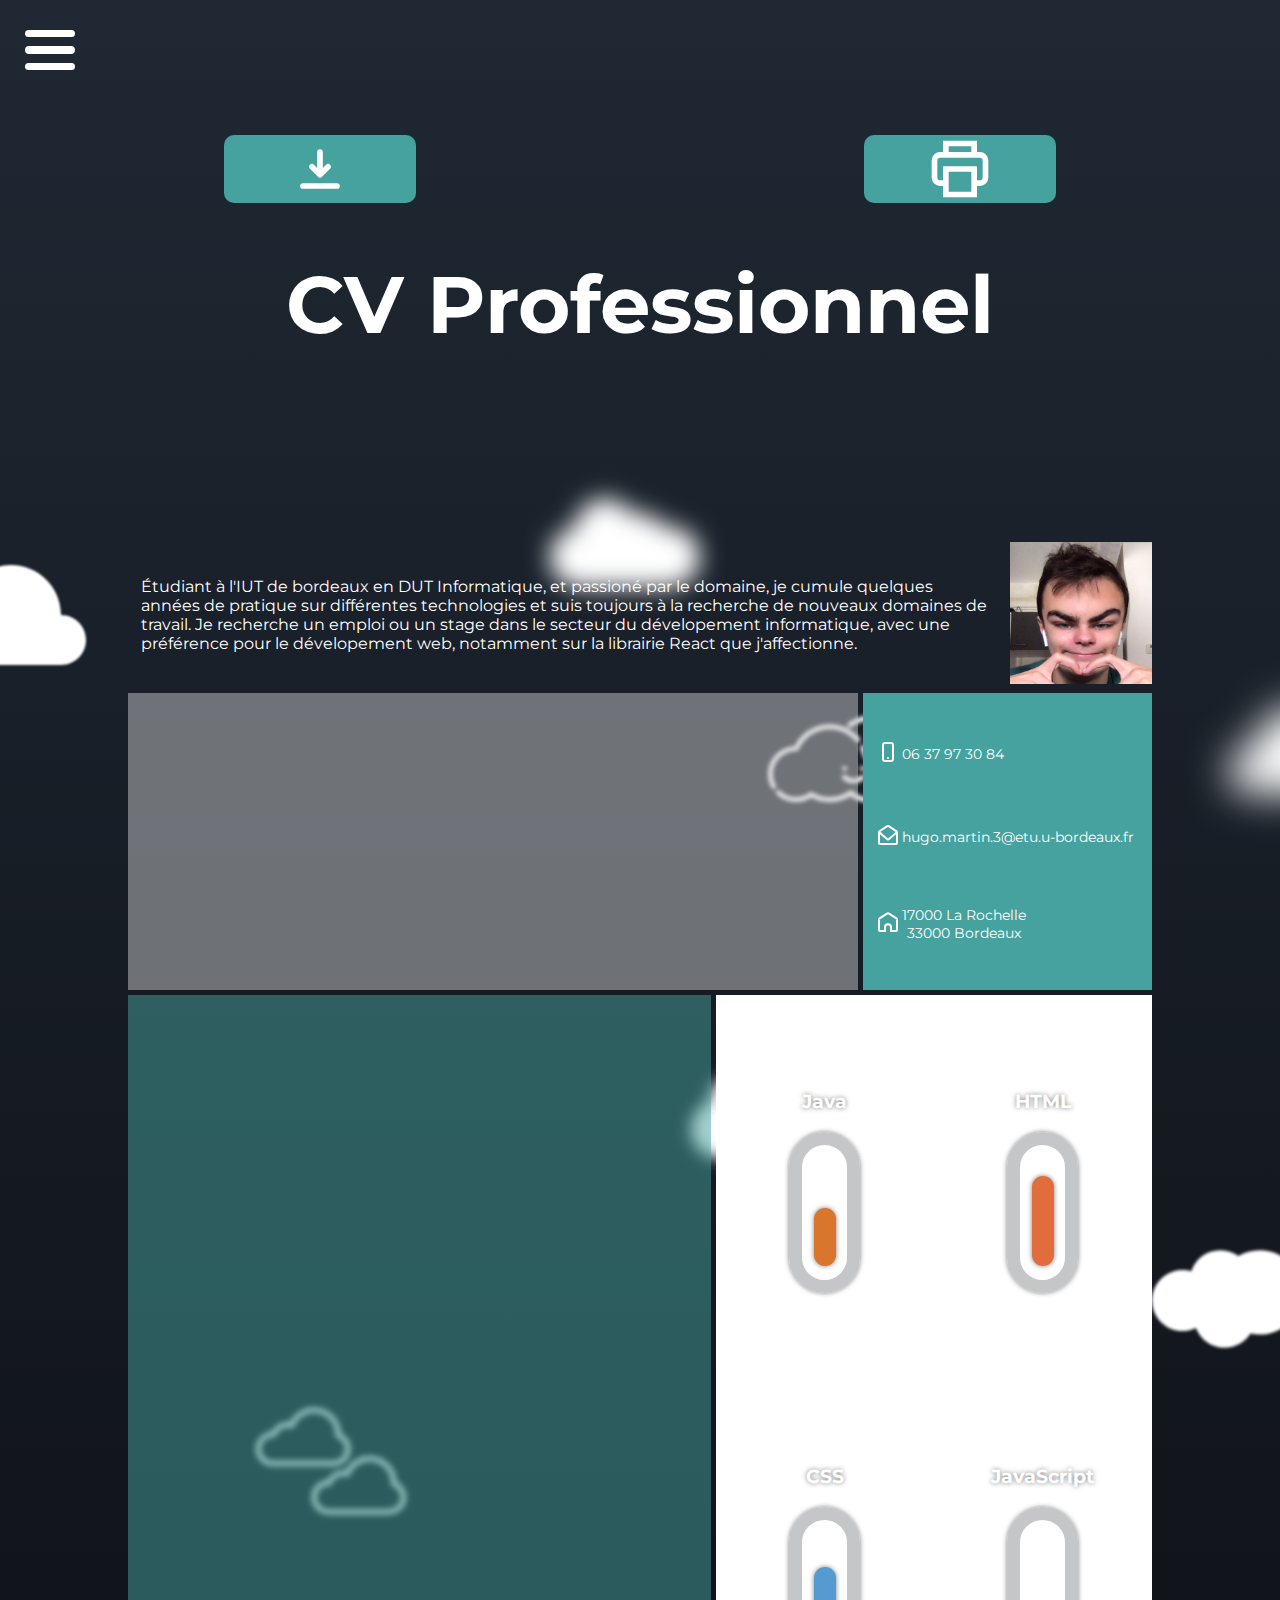
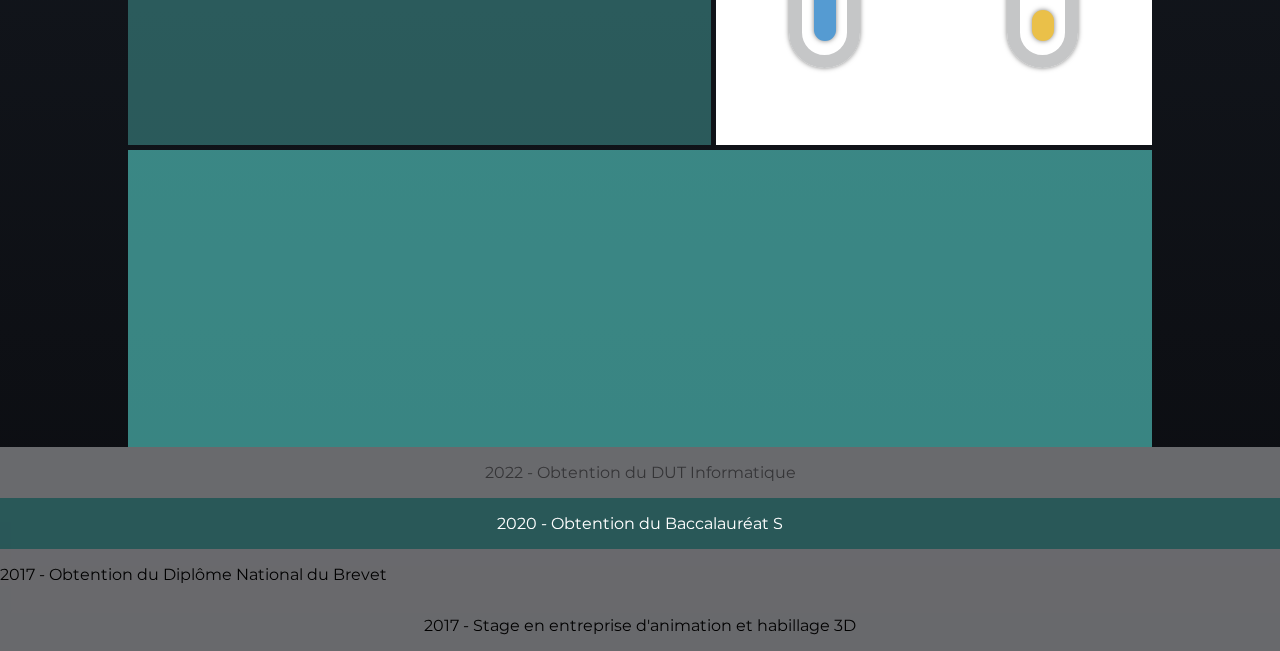
==== cv.html @ 136135c1 "Create site fin semestre  2.0" ====
<!DOCTYPE html>
<html lang="en">
  <head>
    <meta charset="UTF-8" />
    <meta name="viewport" content="width=device-width, initial-scale=1.0" />
    <link rel="stylesheet" href="style.css" />
    <title>Curriculum Vitae</title>
  </head>
  <body>
    <header id="sidebar">
      <img id="logo" src="img/LOGO.svg" alt="logo" />
      <a href="#" id="quit-nav">
        <img
          src="img/chevron-left.svg"
          alt="flèche gauche"
          class="invert-color"
        />
      </a>

      <nav id="main-nav">
          <a href="metiers.html">Métiers</a>
          <a href="cv.html">Curriculum Vitae</a>
          <a href="poster.html">Poster</a>
          <a class="main-current" href="index.html">Accueil</a>
    </nav>
    </header>
    <a href="#sidebar" class="btn" id="open-nav"
      ><div></div>
      <div></div>
      <div></div
    ></a>

    <div id="page">
      <img
        src="img/cloud1.svg"
        alt="cloud1"
        class="clouds invert-color"
        id="cloud1"
      />
      <img src="img/cloud2.svg" alt="cloud2" class="clouds" id="cloud2" />
      <img
        src="img/cloud3.svg"
        alt="cloud3"
        class="clouds invert-color"
        id="cloud3"
      />
      <img
        src="img/cloud4.svg"
        alt="cloud4"
        class="clouds invert-color"
        id="cloud4"
      />
      <img
        src="img/cloud5.svg"
        alt="cloud5"
        class="clouds invert-color"
        id="cloud5"
      />
      <img
        src="img/cloud6.svg"
        alt="cloud6"
        class="clouds invert-color"
        id="cloud6"
      />
      <img
        src="img/cloud7.svg"
        alt="cloud7"
        class="clouds invert-color"
        id="cloud7"
      />
      <section id="CV-header">
        <a href="pdf" class="btn"><img src="img/download.svg" alt="Télécharger" class="invert-color"></a>
        <div class="btn" onclick="javascript:window.print()">
            <img src="img/printer.svg" alt="Imprimer" class="invert-color">
        </div>
        <h1 class="big-title">CV Professionnel</h1>
    </section>
    <section id="CV-container">
        <div id="CV-photo"><img src="img/photo_CV.jpg" alt="photo de moi"></div>
        
        <div id="CV-contact">
            <p class="icon-phone white-pseudo">06 37 97 30 84</p>
            <a class="icon-mail white-pseudo" href="mailto:hugo.martin.3@etu.u-bordeaux.fr">hugo.martin.3@etu.u-bordeaux.fr</a>
            <p class="icon-home white-pseudo">17000 La Rochelle <br> 33000 Bordeaux</p>
        </div>
        <div id="CV-intro">
            Étudiant à l'IUT de bordeaux en DUT Informatique, et passioné par le domaine, je cumule quelques années de pratique
                    sur différentes technologies et suis toujours à la recherche de nouveaux domaines de travail. Je recherche
                    un emploi ou un stage dans le secteur du dévelopement informatique, avec une préférence pour le dévelopement web, notamment
                    sur la librairie React que j'affectionne.
        </div>
        <div id="CV-pro">
          
        </div>
        <div id="CV-formation"></div>
        
        <div id="CV-competences">
          <div class="competence" id="java">
            <h3>Java</h3>
            <div class="loading-bar" style="--load: 0.45;"></div>
          </div>
          <div class="competence" id="html">
            <h3>HTML</h3>
            <div class="loading-bar" style="--load: 0.80;"></div>
          </div>
          <div class="competence" id="css">
            <h3>CSS</h3>
            <div class="loading-bar" style="--load: 0.63;"></div>
          </div>
          <div class="competence" id="javascript">
            <h3>JavaScript</h3>
            <div class="loading-bar" style="--load: 0.15;"></div>
          </div>
          
        
        
        
        </div>
        
        <div id="CV-autres"></div>
      </section>
      <div id="CV-post-bac" class="CV-scolaire">
          <p class="icon-diploma white-pseudo">
              2022 - Obtention du DUT Informatique
          </p>
      </div>
      <div id="CV-lycee" class="CV-scolaire">
          <p class="icon-diploma white-pseudo">
              2020 - Obtention du Baccalauréat S
          </p>
      </div>
      <div id="CV-brevet" class="CV-scolaire">
          <p class="icon-diploma white-pseudo">2017 - Obtention du Diplôme National du Brevet</p>
          <p>2017 - Stage en entreprise d'animation et habillage 3D</p>
      </div>
    
    </div>
    
  </body>
</html>
---- style.css ----
/* Police Montserrat */
@import url("https://fonts.googleapis.com/css2?family=Montserrat:ital,wght@0,100;0,200;0,300;0,400;0,500;0,600;0,700;0,800;0,900;1,100;1,200;1,300;1,400;1,500;1,600;1,700;1,800;1,900&display=swap");

/* Animations */
@keyframes rebond-texte {
    0%{
      -webkit-transform: translateY(0);
      transform: translateY(0);
    }
    5%{
      -webkit-transform: translateY(-8px);
      transform: translateY(-8px);
    }
    10%{
      -webkit-transform: translateY(8px);
      transform: translateY(8px);
    }
    15%{
      -webkit-transform: translateY(-8px);
      transform: translateY(-8px);
    }
    20%{
      -webkit-transform: translateY(8px);
      transform: translateY(8px);
    }
    25%{
      -webkit-transform: translateY(0);
      transform: translateY(0);
    }
  }

  @keyframes blurify {
      from {
          filter: blur(0);
      }

      to {
          filter: blur(10px);
      }
  }

  @keyframes stretch-burger {
      0%{
          transform: none;
      }

      75%{
          -webkit-transform: scaleX(1.5);
          transform: scaleX(1.5);
      }

      100%{
          -webkit-transform: scaleX(1.5) scaleY(2);
          transform: scaleX(1.5) scaleY(2);
      }


  }
  
  
:root {
    box-sizing: border-box;
    
    
    --black: #0B0C10;
    --grey: #1F2833;
    --lgrey: #C5C6C7;
    --teal: #66FCF1;
    --secondary: #45a29e;
    --Tblack: rgba(11, 12, 16, 0.5);
    --Tgrey: rgba(31, 40, 51, 0.5);
    --Tlgrey: rgba(197, 198, 199, 0.5);
    --Tteal: rgba(102, 252, 241, 0.5);
    --Tsecondary: rgba(69, 162, 158, 0.5);


    --nav-size: 1.5rem;
    font-family: Montserrat;
    font-size: 1.25vw;
}

ul {
    list-style: none;
    margin: 0;
    padding: 0;
}

a, a:visited {
    color: unset;
    text-decoration: none;
}

.invert-color {
    filter: invert(100%);
}

body {
    background-image: linear-gradient(0deg, var(--black) 0%,var(--grey) 100%);
    color: white;
    margin: 0;
}

.clouds {
    position: absolute;
    width: 150px;
    z-index: -1;
}

#cloud1 {
    left: 20vw;
    top: 154vh;
    filter: blur(3px) invert(100%);
}

#cloud2 {
    left: 60vw;
    top: 76vh;
    filter: blur(2px) invert(100%);
}

#cloud3 {
    left: 43vw;
    top: 52vh;
    filter: blur(12px) invert(100%);
}

#cloud4 {
    left: 90vw;
    top: 136vh;
    filter: blur(1.5px) invert(100%);
}

#cloud5 {
    left: 54vw;
    top: 115vh;
    filter: blur(8px) invert(100%);
}

#cloud6 {
    left: -5vw;
    top: 60vh;
    filter: blur(1px) invert(100%);
}

#cloud7 {
    left: 96vw;
    top: 75vh;
    filter: blur(20px) invert(100%);
}

#open-nav {
    width: 50px;
    height: 50px;
    position: fixed;
    top: 25px;
    left: 25px;
    background-color: unset;

    display: flex;
    flex-flow: column nowrap;
    justify-content: space-around;
    transform-origin: top left;
    z-index: 998;
}


#open-nav div {
    background-color: white;
    height: 7.5px;
    border-radius: 10px;
    width: 100%;
    transition: background-color 0.5s ease-in-out;
}


#open-nav:hover div {
    background-color: var(--secondary);
}

#open-nav img {
    width: 100%;
}

#sidebar {
    height: 100vh;
    width: 25vw;
    position: fixed;
    top: 0;
    z-index: 999;
    display: grid;
    grid-template-columns: 12.5% 75% 12.5%;
    grid-template-rows: 25% 5% 70%;



    background-color: var(--grey);


    transition: left 0.5s ease-out;
}

#sidebar:target {
    left: 0;
} 

#sidebar:target ~ #page {
    animation: blurify 0.5s ease-out forwards;
}

#page {
    position: relative;
    width: 100vw;
    overflow-x: hidden;
}

#sidebar:not(:target) {
    left: -100%;
}

#logo {
    grid-column: 2;
    grid-row: 1;

    height: 60%;
    border-radius: 40%;

    margin: auto;
}

#quit-nav {
    grid-column: span 3;
    grid-row: 2;


    display: flex;
    justify-content: center;
    align-items: center;

    cursor: pointer;

    transition: background-color 0.5s ease-in-out;
}

#quit-nav img {
    height: 120%;
}

#main-nav {
    grid-row: 3;
    grid-column: span 3;

    display: flex;
    flex-flow: column nowrap;
    justify-content: space-evenly;
    align-items: center;
}

#main-nav #nav-steps {
    width: 100%;
    height: 100%;

    

}

#main-nav a {
    width: 100%;
    height: 20%;
    display: flex;
    justify-content: center;
    align-items: center;

    color: white;
    cursor: pointer;
    font-size: var(--nav-size);

    
    transition: background-color 0.5s ease-in-out;
}


#main-nav  a:hover, #quit-nav:hover {
    background-color: var(--secondary);
}

#main-nav .main-current {
    background-color: var(--secondary);
}

.bouncy-infinite {
    animation: rebond-texte 5s ease-in-out infinite;
}







/* Utils */

.btn {
    width: 15vw;
    height: 7.5vh;
    border-radius: 10px;
    
    display: flex;
    align-items: center;
    justify-content: center;

    background-color: var(--secondary);
    font-weight: 600;
    font-size: 1.50rem;
    color: white;
    cursor: pointer;

}

.btn img {
    height: 100%;
}

.big-title {
    font-size: 5rem;
    font-weight: 700;
}

.big-subtitle {
    font-size: 2.5rem;
    font-weight: 300;
}

.medium-title {
    font-size: 3.5rem;
    font-weight: 500;
}



#presentation {
    display: flex;
    flex-flow: row wrap;
    margin-top: 15vh;
}

#presentation .big-title, #presentation .big-subtitle, #presentation .medium-title {
    width: 100%;
    margin: 0;
    text-align: center;
    text-shadow: 0 0 5px rgba(0, 0, 0, 0.5);
}

#presentation .medium-title {
    margin: 50vh 0 20vh 0;
}

.projet {
    height: 30vh;
    width: 100%;
    margin: 5vh 2vw;
    padding: 2% 5%;
    backdrop-filter: blur(10px);
    -webkit-backdrop-filter: blur(10px);
    box-shadow: 0 0 5px rgba(0, 0, 0, 0.5);
    border-radius: 25px;
    display: flex;
    align-items: center;
}

.projet-content {
    display: flex;
    flex-flow: row wrap;
    justify-content: center;
    align-items: center;
    flex-grow: 1;
}

.projet-content>h3 {
    width: 100%;
    text-align: center;
}

.projet img {
    width: 25%;
}
#presentation .projet:nth-child(odd) {
    background-color: rgba(31, 40, 51, 0.2)
}

#presentation .projet:nth-child(odd) .projet-content {
    order: 1;
}

#presentation .projet:nth-child(even) {
    background-color: rgba(69, 162, 158, 0.2);
}





/* Téléphone */
@media screen and (max-width: 480px) { 
    #sidebar {
        width: 100vw;
    }
}















/* PAGE CV */

#CV-header {
    margin: 15vh 0;
    display: flex;
    flex-flow: row wrap;
    justify-content: space-around;
}

#CV-header .big-title {
    width: 100%;
    text-align: center;
}

#CV-container {
    display: grid;
    grid-template-columns: repeat(7, 1fr);
    grid-template-rows: repeat(10, 1fr);
    padding: 0 10%;
    gap: 5px 5px;
    grid-template-areas:
    "bio bio bio bio bio bio pic"
    "edu edu edu edu edu at at"
    "edu edu edu edu edu at at"
    "exp exp exp exp comp comp comp"
    "exp exp exp exp comp comp comp"
    "exp exp exp exp comp comp comp"
    "exp exp exp exp comp comp comp"
    "exp exp exp exp comp comp comp"
    "etc etc etc etc etc etc etc"
    "etc etc etc etc etc etc etc";
}

#CV-photo {
    grid-area: pic;
    
}

#CV-photo img {
    width: 100%;
}

#CV-contact {
    grid-area: at;

    display: flex;
    flex-flow: row wrap;
    justify-content: center;
    align-items: center;
    padding: 1vw 1vw;

    

    background-color: var(--secondary);
    font-size: 0.9rem;
}

#CV-contact * {
    width: 100%;
    text-align: center;
}

#CV-intro {
    grid-area: bio;

    display: flex;
    align-items: center;
    justify-content: center;
    padding: 1vw 1vw;
}

.CV-scolaire {
    display: flex;
    flex-wrap: wrap;
    align-items: center;
    justify-content: center;
    backdrop-filter: blur(5px);
}

#CV-pro {
    grid-area: exp;
    background-color: var(--Tsecondary);
}

#CV-formation {
    grid-area: edu;
    background-color: var(--Tlgrey);
}

#CV-competences {
    grid-area: comp;
    background-color: white;
    display: flex;
    flex-wrap: wrap;
    align-items: center;
}

.competence {
    display: flex;
    flex-flow: column nowrap;
    align-items: center;
    width: 40%;
    margin: 5%;
}

.competence h3 {
    
    text-shadow: 0 0 5px rgba(0, 0, 0, 0.5);
}


.competence#java .loading-bar::after {
    background-color:  #D9752C;
}

.competence#html .loading-bar::after {
    background-color: #E16D3C;
}

.competence#css .loading-bar::after {
    background-color: #559BD2;
}

.competence#javascript .loading-bar::after {
    background-color: #EAC049;
}

.competence#java .loading-bar::after {
    background-color:  #D9752C;
}

.competence#html .loading-bar::after {
    background-color: #E16D3C;
}

.competence#css .loading-bar::after {
    background-color: #559BD2;
}

.competence#javascript .loading-bar::after {
    background-color: #EAC049;
}

.competence#java:hover .loading-bar::after, .competence#javascript:hover .loading-bar::after,
.competence#html:hover .loading-bar::after, .competence#css:hover .loading-bar::after {
    background-color:  var(--lgrey);
}

.competence#java:hover .loading-bar {
    border-color: #D9752C;
} 
.competence#javascript:hover .loading-bar {
    border-color:  #EAC049;
}
.competence#html:hover .loading-bar {
    border-color: #E16D3C;
} 
.competence#css:hover .loading-bar {
    border-color: #559BD2;
}



#CV-autres {
    grid-area: etc;
    background-color: var(--Tteal);
}

#CV-post-bac {
    grid-area: DUT;
    background: var(--Tlgrey);
    color: rgba(0, 0, 0, 0.5);

}

#CV-lycee {
    grid-area: BAC;
    background: var(--Tsecondary);
    color: white;
}
#CV-brevet {
    grid-area: DNB;
    background: var(--Tlgrey);
    color: black;
    text-align: center;
}

#CV-brevet * {
    width: 100%;
}

[class^="icon"] {
    display: flex;
    align-items: center;
}

[class^="icon"]::before {
    margin-right: 1%;
}

[class^="icon"]::after {
    margin-left: 1%;
}


.white-pseudo::before, .white-pseudo::after {
    filter: invert(100%);
}

.icon-phone::before {
    content: url(img/phone.svg);
}

.icon-home::before {
    content: url(img/home.svg);
    display: block;
    height: 2em;
}

.icon-mail::before {
    content: url(img/envelope.svg);
}

/* .icon-diploma::after {
    content: url(img/certificat.svg);
    height: 1em;
    width: 1em;
} */

.loading-bar {
    position: relative;
    border: 1.5vh solid var(--lgrey);
    border-radius: 50px;
    height: 15vh;
    width: 5vh;
    transition: border-color 0.4s ease-in-out;
    box-shadow: 0 0 5px rgba(0, 0, 0, 0.5);
}

.loading-bar::after {
    content: "";
    background-color: var(--lgrey);
    position: absolute;
    border-radius: 50px;
    left: 25%;
    bottom: 10%;
    width: 2.5vh;
    height: calc( 2vh + calc( var(--load) * 10vh));
    transition: background-color 0.4s ease-in-out;
    box-shadow: 0 0 5px rgba(0, 0, 0, 0.5);
}
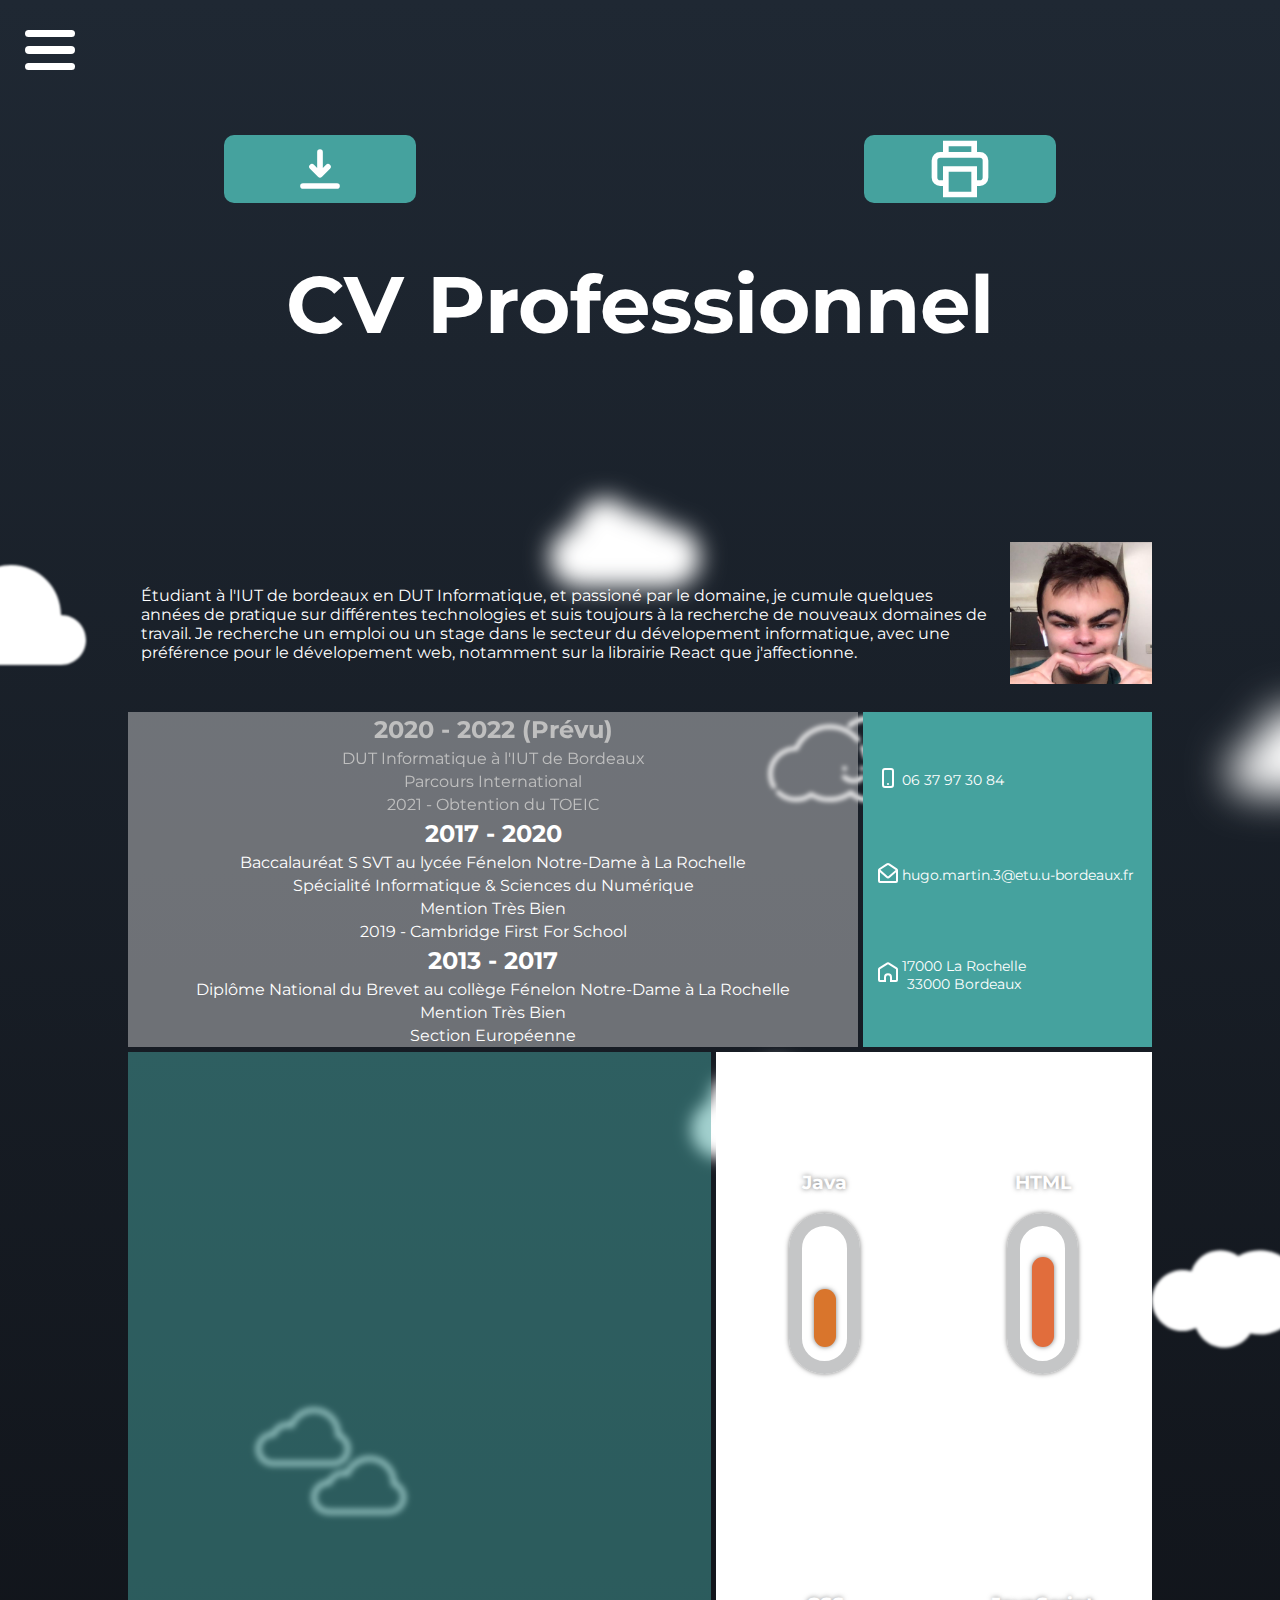
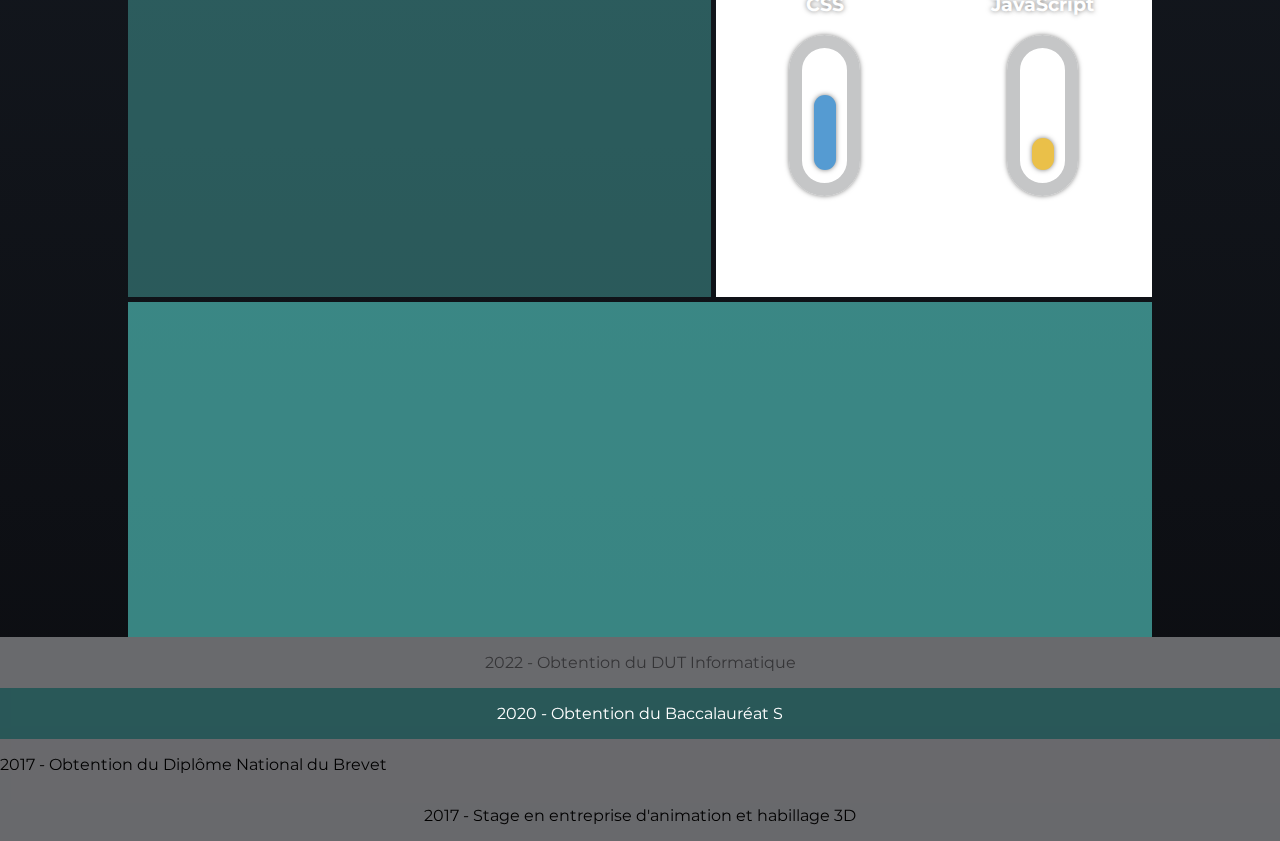
==== commit ab656181: "ajout scolarité" ====
--- a/cv.html
+++ b/cv.html
@@ -92,7 +92,27 @@
         <div id="CV-pro">
           
         </div>
-        <div id="CV-formation"></div>
+        <div id="CV-formation">
+          <article class="echelon-formation" id="DUT">
+            <h2>2020 - 2022 (Prévu)</h2>
+            <p>DUT Informatique à l'IUT de Bordeaux</p>
+            <p>Parcours International</p>
+            <p>2021 - Obtention du TOEIC</p>
+          </article>
+          <article class="echelon-formation" id="BAC">
+            <h2>2017 - 2020</h2>
+            <p>Baccalauréat S SVT au lycée Fénelon Notre-Dame à La Rochelle</p>
+            <p>Spécialité Informatique & Sciences du Numérique</p>
+            <p>Mention Très Bien</p>
+            <p>2019 - Cambridge First For School</p>
+          </article>
+          <article class="echelon-formation" id="DNB">
+            <h2>2013 - 2017</h2>
+            <p>Diplôme National du Brevet au collège Fénelon Notre-Dame à La Rochelle</p>
+            <p>Mention Très Bien</p>
+            <p>Section Européenne</p>
+          </article>
+        </div>
         
         <div id="CV-competences">
           <div class="competence" id="java">
--- a/style.css
+++ b/style.css
@@ -509,6 +509,21 @@
     background-color: var(--Tlgrey);
 }
 
+.echelon-formation {
+    display: flex;
+    flex-wrap: wrap;
+    text-align: center;
+}
+
+.echelon-formation * {
+    width: 100%;
+    margin: 0.125em;
+}
+
+.echelon-formation#DUT {
+    filter: brightness(75%);
+}
+
 #CV-competences {
     grid-area: comp;
     background-color: white;
@@ -526,7 +541,7 @@
 }
 
 .competence h3 {
-    
+    transition: color 0.4s ease-in-out;
     text-shadow: 0 0 5px rgba(0, 0, 0, 0.5);
 }
 
@@ -568,17 +583,21 @@
     background-color:  var(--lgrey);
 }
 
-.competence#java:hover .loading-bar {
+.competence#java:hover .loading-bar, .competence#java:hover h3 {
     border-color: #D9752C;
+    color: #D9752C;
 } 
-.competence#javascript:hover .loading-bar {
+.competence#javascript:hover .loading-bar, .competence#javascript:hover h3 {
     border-color:  #EAC049;
-}
-.competence#html:hover .loading-bar {
+    color:  #EAC049;
+}
+.competence#html:hover .loading-bar, .competence#html:hover h3 {
     border-color: #E16D3C;
+    color: #E16D3C;
 } 
-.competence#css:hover .loading-bar {
+.competence#css:hover .loading-bar, .competence#css:hover h3 {
     border-color: #559BD2;
+    color: #559BD2;
 }
 
 
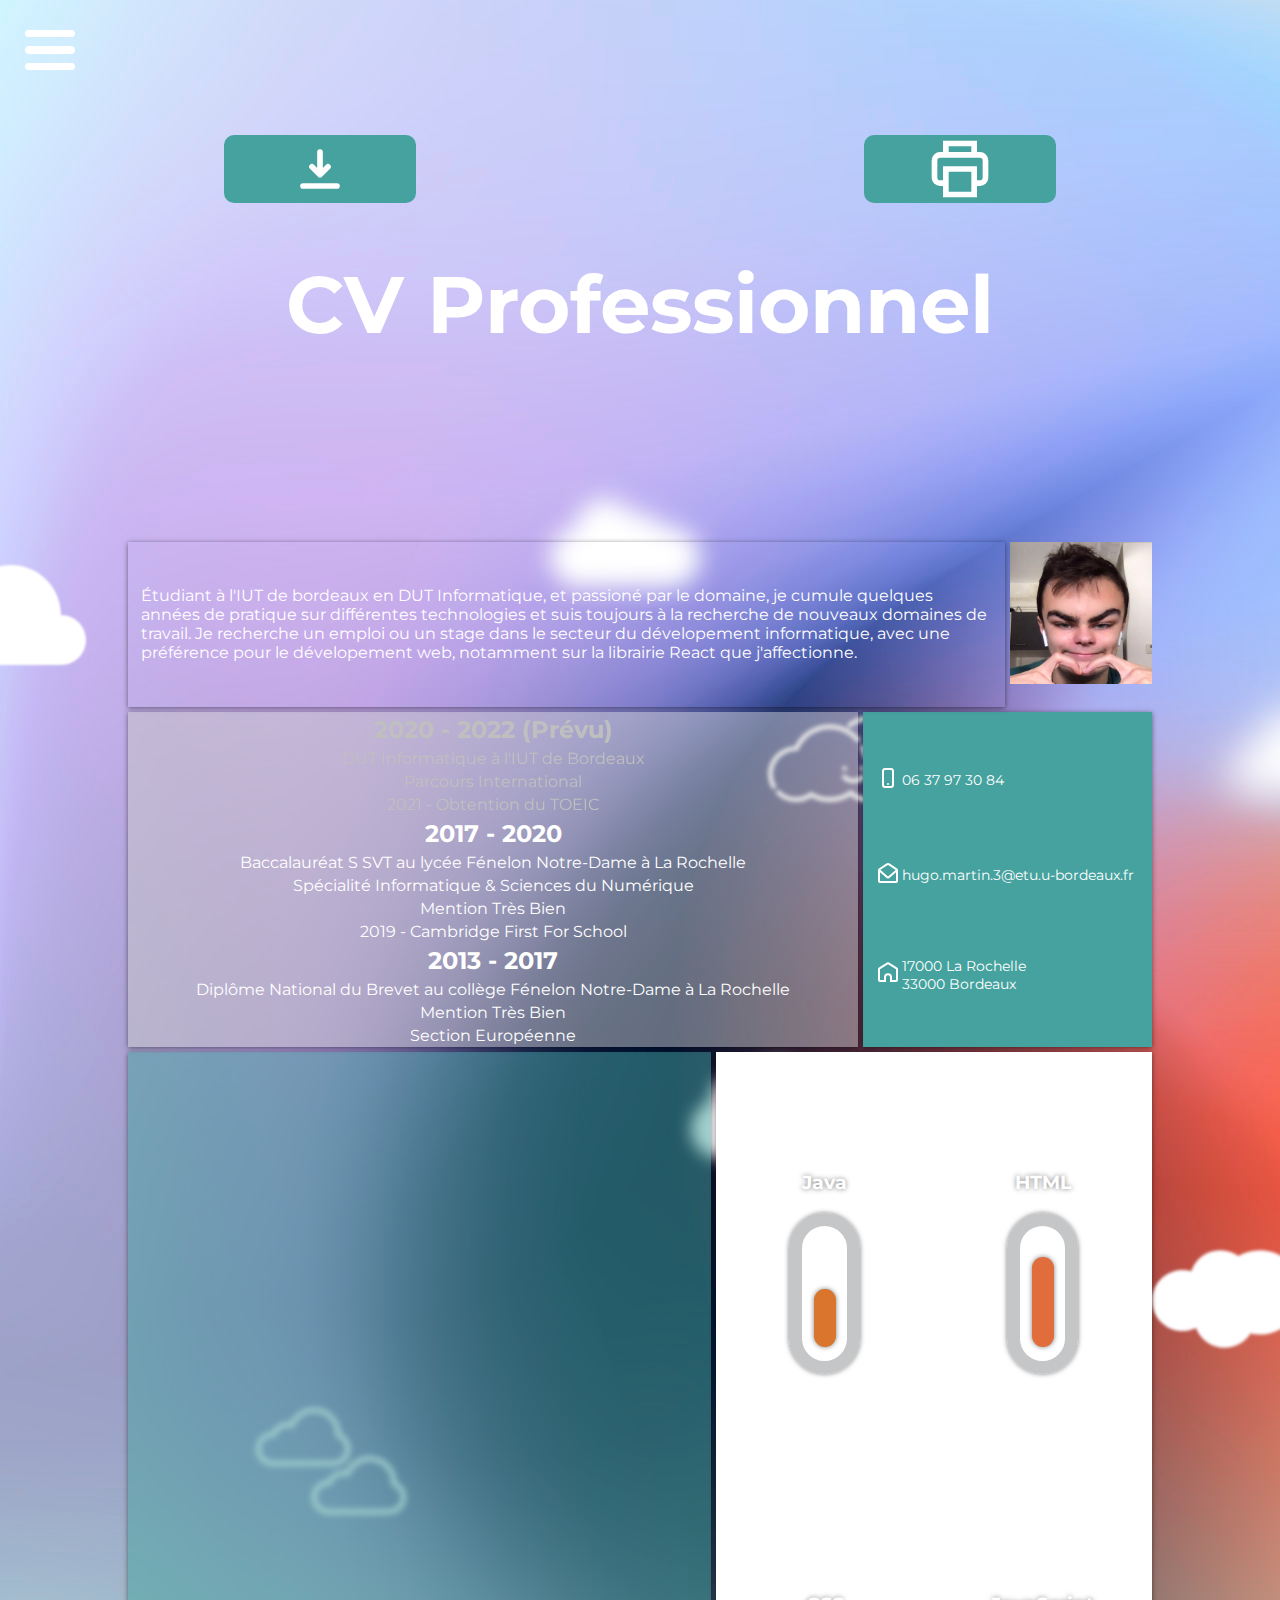
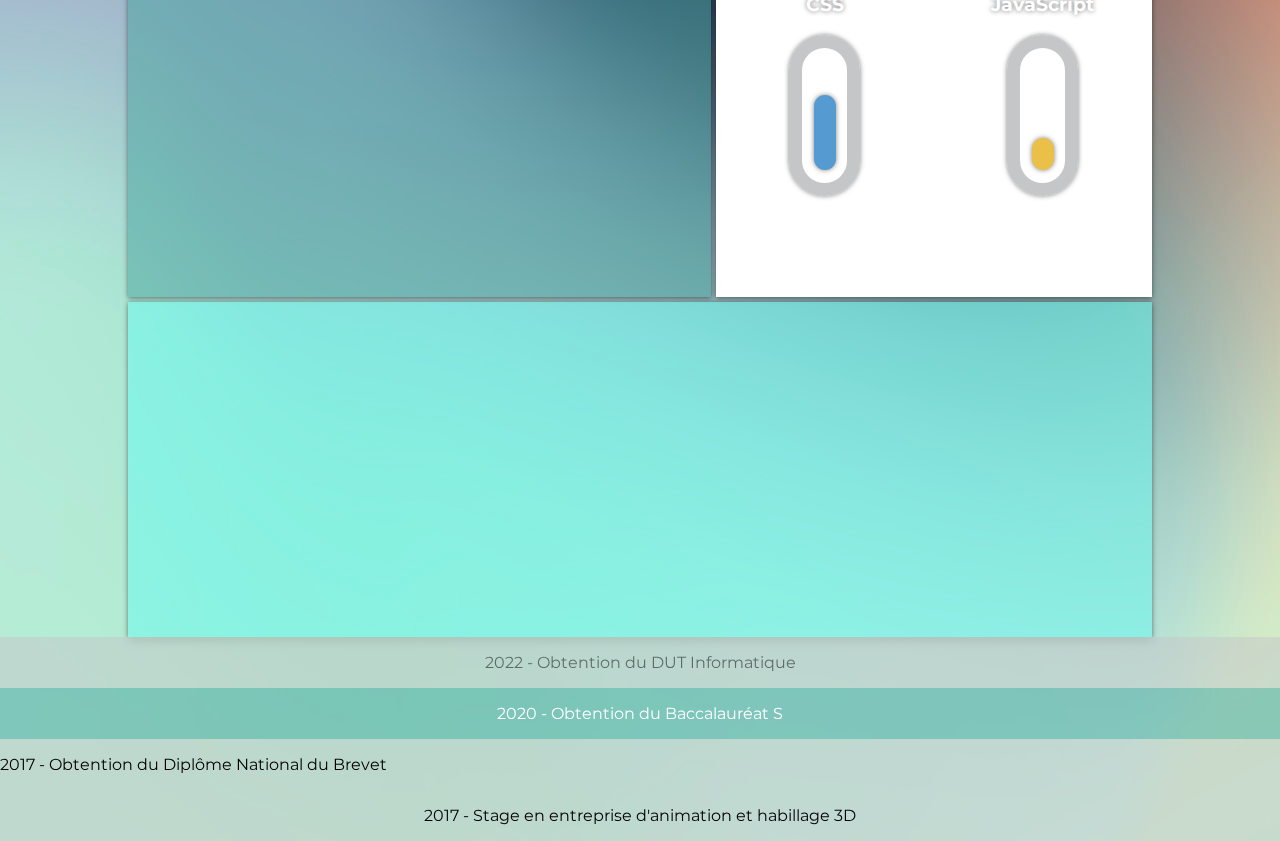
==== commit b75b77f8: "new BG gradient, much nicer" ====
--- a/cv.html
+++ b/cv.html
@@ -18,10 +18,10 @@
       </a>
 
       <nav id="main-nav">
+          <a href="index.html">Accueil</a>
           <a href="metiers.html">Métiers</a>
-          <a href="cv.html">Curriculum Vitae</a>
+          <a class="main-current" href="cv.html">Curriculum Vitae</a>
           <a href="poster.html">Poster</a>
-          <a class="main-current" href="index.html">Accueil</a>
     </nav>
     </header>
     <a href="#sidebar" class="btn" id="open-nav"
--- a/style.css
+++ b/style.css
@@ -96,6 +96,7 @@
 
 body {
     background-image: linear-gradient(0deg, var(--black) 0%,var(--grey) 100%);
+    background-image: url(img/bg-image.jpg);
     color: white;
     margin: 0;
 }
@@ -194,6 +195,7 @@
 
 
     background-color: var(--grey);
+    background-image: url(img/nav-bg-image.jpg);
 
 
     transition: left 0.5s ease-out;
@@ -201,6 +203,7 @@
 
 #sidebar:target {
     left: 0;
+    box-shadow: 0 0 10px rgba(0, 0, 0, 0.5);
 } 
 
 #sidebar:target ~ #page {
@@ -453,6 +456,10 @@
     "etc etc etc etc etc etc etc";
 }
 
+#CV-container>*:not(:first-child) {
+    box-shadow: 0 1px 5px rgba(0, 0, 0, 0.5);
+}
+
 #CV-photo {
     grid-area: pic;
     
@@ -479,7 +486,6 @@
 
 #CV-contact * {
     width: 100%;
-    text-align: center;
 }
 
 #CV-intro {
@@ -512,12 +518,13 @@
 .echelon-formation {
     display: flex;
     flex-wrap: wrap;
+    
+}
+
+.echelon-formation * {
+    width: 100%;
+    margin: 0.125em;
     text-align: center;
-}
-
-.echelon-formation * {
-    width: 100%;
-    margin: 0.125em;
 }
 
 .echelon-formation#DUT {
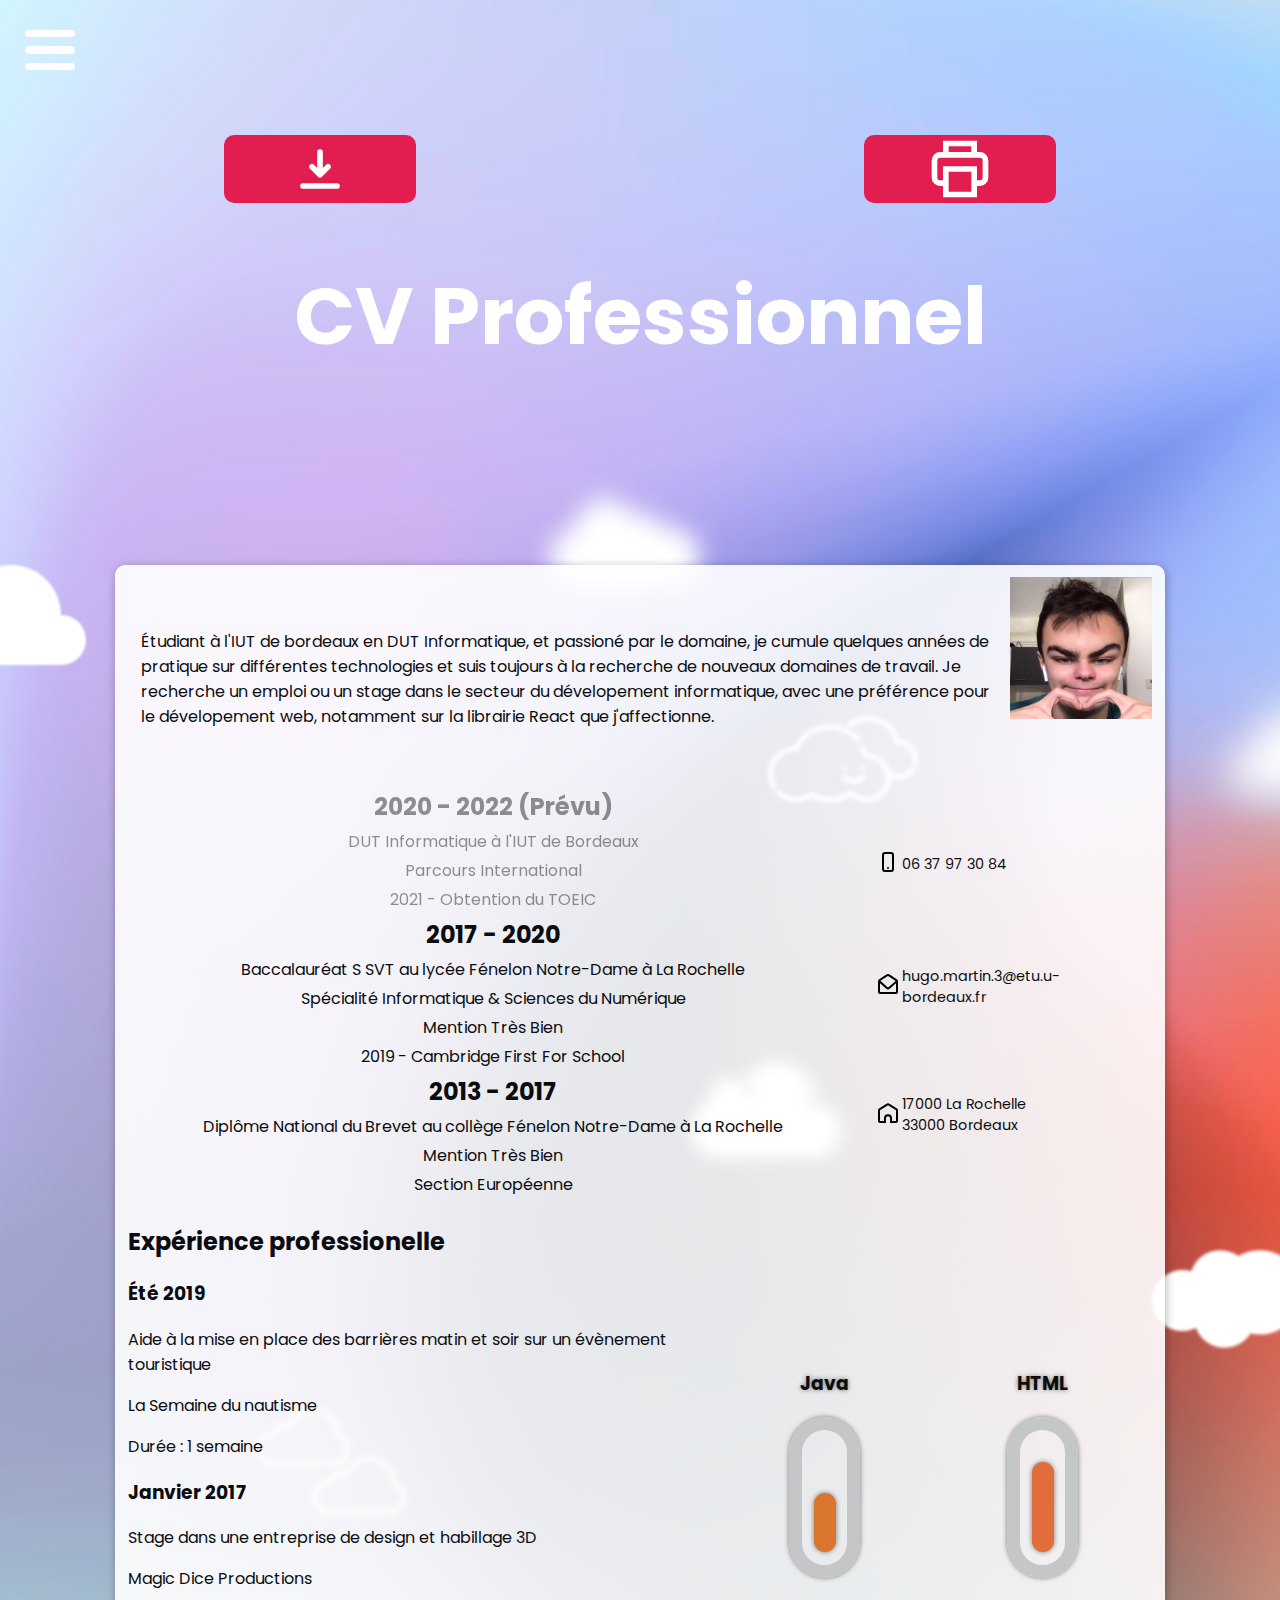
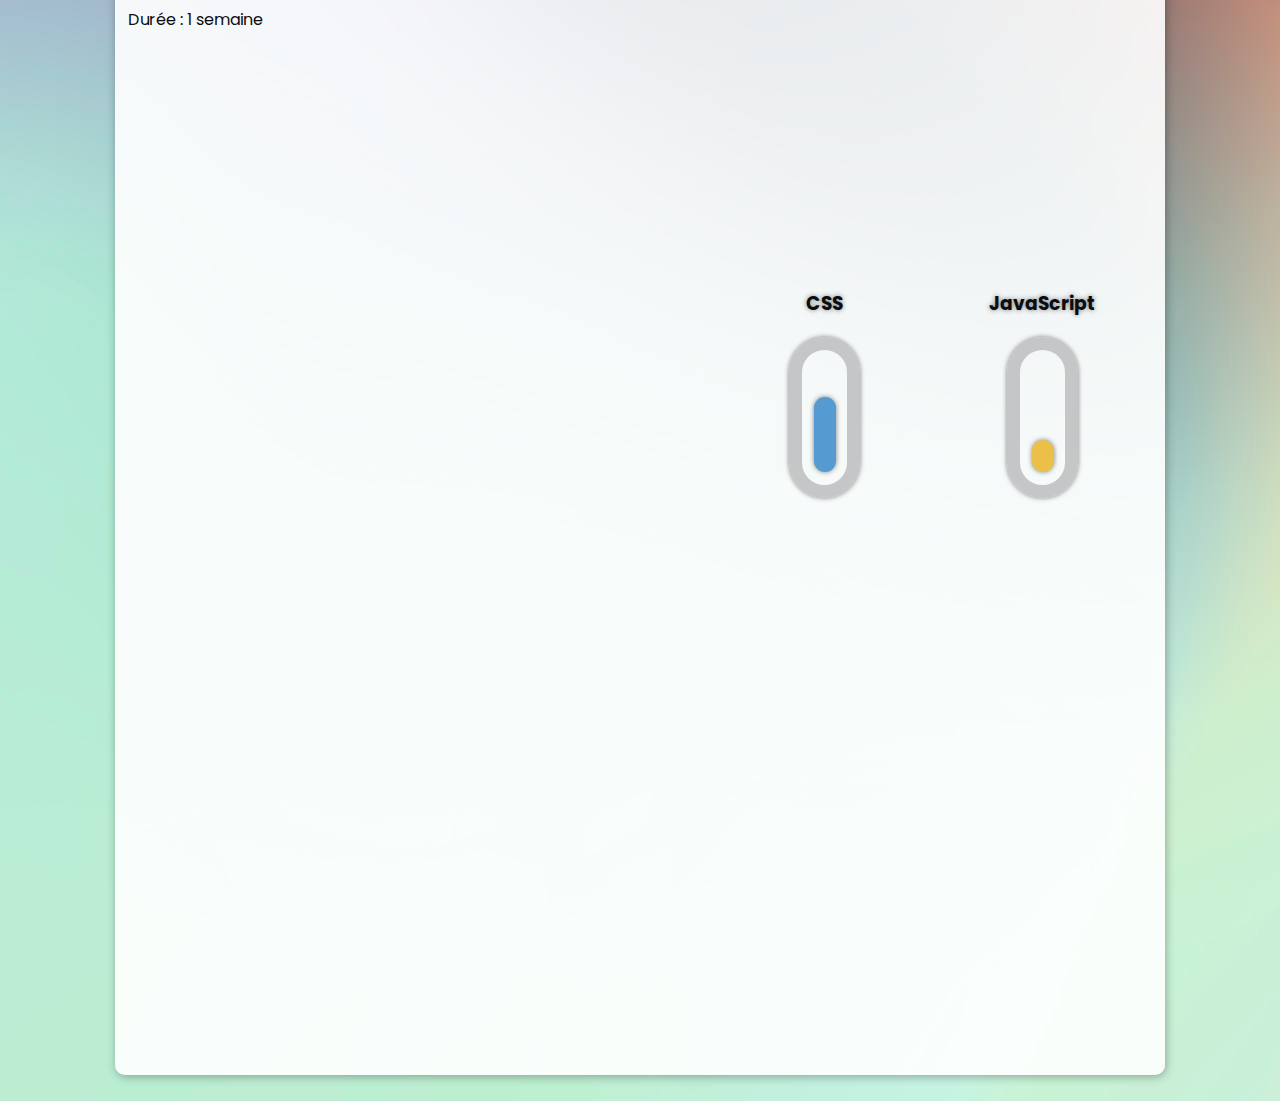
==== commit 68c8da40: "added work experience" ====
--- a/cv.html
+++ b/cv.html
@@ -79,9 +79,9 @@
         <div id="CV-photo"><img src="img/photo_CV.jpg" alt="photo de moi"></div>
         
         <div id="CV-contact">
-            <p class="icon-phone white-pseudo">06 37 97 30 84</p>
-            <a class="icon-mail white-pseudo" href="mailto:hugo.martin.3@etu.u-bordeaux.fr">hugo.martin.3@etu.u-bordeaux.fr</a>
-            <p class="icon-home white-pseudo">17000 La Rochelle <br> 33000 Bordeaux</p>
+            <p class="icon-phone">06 37 97 30 84</p>
+            <a class="icon-mail" href="mailto:hugo.martin.3@etu.u-bordeaux.fr">hugo.martin.3@etu.u-bordeaux.fr</a>
+            <p class="icon-home">17000 La Rochelle <br> 33000 Bordeaux</p>
         </div>
         <div id="CV-intro">
             Étudiant à l'IUT de bordeaux en DUT Informatique, et passioné par le domaine, je cumule quelques années de pratique
@@ -90,7 +90,19 @@
                     sur la librairie React que j'affectionne.
         </div>
         <div id="CV-pro">
-          
+          <h2>Expérience professionelle</h2>
+          <article class="exp-pro">
+            <h3>Été 2019</h3>
+            <p>Aide à la mise en place des barrières matin et soir sur un évènement touristique</p>
+            <p>La Semaine du nautisme</p>
+            <p>Durée : 1 semaine</p>
+          </article>
+          <article class="exp-pro">
+            <h3>Janvier 2017</h3>
+            <p>Stage dans une entreprise de design et habillage 3D</p>
+            <p>Magic Dice Productions</p>
+            <p>Durée : 1 semaine</p>
+          </article>
         </div>
         <div id="CV-formation">
           <article class="echelon-formation" id="DUT">
@@ -139,20 +151,7 @@
         
         <div id="CV-autres"></div>
       </section>
-      <div id="CV-post-bac" class="CV-scolaire">
-          <p class="icon-diploma white-pseudo">
-              2022 - Obtention du DUT Informatique
-          </p>
-      </div>
-      <div id="CV-lycee" class="CV-scolaire">
-          <p class="icon-diploma white-pseudo">
-              2020 - Obtention du Baccalauréat S
-          </p>
-      </div>
-      <div id="CV-brevet" class="CV-scolaire">
-          <p class="icon-diploma white-pseudo">2017 - Obtention du Diplôme National du Brevet</p>
-          <p>2017 - Stage en entreprise d'animation et habillage 3D</p>
-      </div>
+      
     
     </div>
     
--- a/style.css
+++ b/style.css
@@ -1,6 +1,7 @@
 /* Police Montserrat */
 @import url("https://fonts.googleapis.com/css2?family=Montserrat:ital,wght@0,100;0,200;0,300;0,400;0,500;0,600;0,700;0,800;0,900;1,100;1,200;1,300;1,400;1,500;1,600;1,700;1,800;1,900&display=swap");
-
+/* Police Poppins */
+@import url('https://fonts.googleapis.com/css2?family=Poppins:ital,wght@0,100;0,200;0,300;0,400;0,500;0,600;0,700;0,800;0,900;1,100;1,200;1,300;1,400;1,500;1,600;1,700;1,800;1,900&display=swap');
 /* Animations */
 @keyframes rebond-texte {
     0%{
@@ -75,7 +76,7 @@
 
 
     --nav-size: 1.5rem;
-    font-family: Montserrat;
+    font-family: Poppins;
     font-size: 1.25vw;
 }
 
@@ -99,6 +100,7 @@
     background-image: url(img/bg-image.jpg);
     color: white;
     margin: 0;
+    font-size: 1.25vw;
 }
 
 .clouds {
@@ -311,16 +313,31 @@
     align-items: center;
     justify-content: center;
 
-    background-color: var(--secondary);
+    background-color: #e21e51;
     font-weight: 600;
     font-size: 1.50rem;
-    color: white;
+    
     cursor: pointer;
-
+    transition: all 0.35s ease-in-out;
+}
+
+.btn:hover {
+    background-color: #4d40ff;
+    box-shadow: 3px 12px 20px rgba(0, 0, 0, 0.1);
 }
 
 .btn img {
     height: 100%;
+}
+
+.btn.visiter::after {
+    content: "";
+    background-image: url(img/arrow-circle-right.svg);
+    filter: invert(100%);
+    height: 1em;
+    width: 1em;
+    background-size: contain;
+    margin-left: 0.3em;
 }
 
 .big-title {
@@ -357,17 +374,27 @@
     margin: 50vh 0 20vh 0;
 }
 
+#projets {
+    width: 100%;
+    display: flex;
+    flex-flow: row wrap;
+    justify-content: space-around;
+}
+
 .projet {
-    height: 30vh;
-    width: 100%;
+    height: 50vh;
+    width: 35%;
     margin: 5vh 2vw;
     padding: 2% 5%;
     backdrop-filter: blur(10px);
     -webkit-backdrop-filter: blur(10px);
-    box-shadow: 0 0 5px rgba(0, 0, 0, 0.5);
+    box-shadow: 1px 2px 10px rgba(0, 0, 0, 0.3);
     border-radius: 25px;
     display: flex;
-    align-items: center;
+    flex-flow: column nowrap;
+    align-items: center;
+    background-color: white;
+    color: var(--black);
 }
 
 .projet-content {
@@ -378,25 +405,20 @@
     flex-grow: 1;
 }
 
+.projet .btn {
+    color: white;
+}
+
 .projet-content>h3 {
     width: 100%;
     text-align: center;
 }
 
 .projet img {
-    width: 25%;
-}
-#presentation .projet:nth-child(odd) {
-    background-color: rgba(31, 40, 51, 0.2)
-}
-
-#presentation .projet:nth-child(odd) .projet-content {
-    order: 1;
-}
-
-#presentation .projet:nth-child(even) {
-    background-color: rgba(69, 162, 158, 0.2);
-}
+    max-width: 80%;
+    max-height: 50%;
+}
+
 
 
 
@@ -441,8 +463,12 @@
     display: grid;
     grid-template-columns: repeat(7, 1fr);
     grid-template-rows: repeat(10, 1fr);
-    padding: 0 10%;
+    width: 80vw;
+    margin: 2% auto;
+    padding: 1%;
+    border-radius: 10px;
     gap: 5px 5px;
+    box-shadow: 1px 2px 10px rgba(0, 0, 0, 0.3);
     grid-template-areas:
     "bio bio bio bio bio bio pic"
     "edu edu edu edu edu at at"
@@ -454,10 +480,8 @@
     "exp exp exp exp comp comp comp"
     "etc etc etc etc etc etc etc"
     "etc etc etc etc etc etc etc";
-}
-
-#CV-container>*:not(:first-child) {
-    box-shadow: 0 1px 5px rgba(0, 0, 0, 0.5);
+    background: rgba(255, 255, 255, 0.9);
+    color: var(--black);
 }
 
 #CV-photo {
@@ -480,7 +504,7 @@
 
     
 
-    background-color: var(--secondary);
+    
     font-size: 0.9rem;
 }
 
@@ -507,12 +531,10 @@
 
 #CV-pro {
     grid-area: exp;
-    background-color: var(--Tsecondary);
 }
 
 #CV-formation {
     grid-area: edu;
-    background-color: var(--Tlgrey);
 }
 
 .echelon-formation {
@@ -528,12 +550,11 @@
 }
 
 .echelon-formation#DUT {
-    filter: brightness(75%);
+    filter: opacity(45%)
 }
 
 #CV-competences {
     grid-area: comp;
-    background-color: white;
     display: flex;
     flex-wrap: wrap;
     align-items: center;
@@ -611,31 +632,8 @@
 
 #CV-autres {
     grid-area: etc;
-    background-color: var(--Tteal);
-}
-
-#CV-post-bac {
-    grid-area: DUT;
-    background: var(--Tlgrey);
-    color: rgba(0, 0, 0, 0.5);
-
-}
-
-#CV-lycee {
-    grid-area: BAC;
-    background: var(--Tsecondary);
-    color: white;
-}
-#CV-brevet {
-    grid-area: DNB;
-    background: var(--Tlgrey);
-    color: black;
-    text-align: center;
-}
-
-#CV-brevet * {
-    width: 100%;
-}
+}
+
 
 [class^="icon"] {
     display: flex;
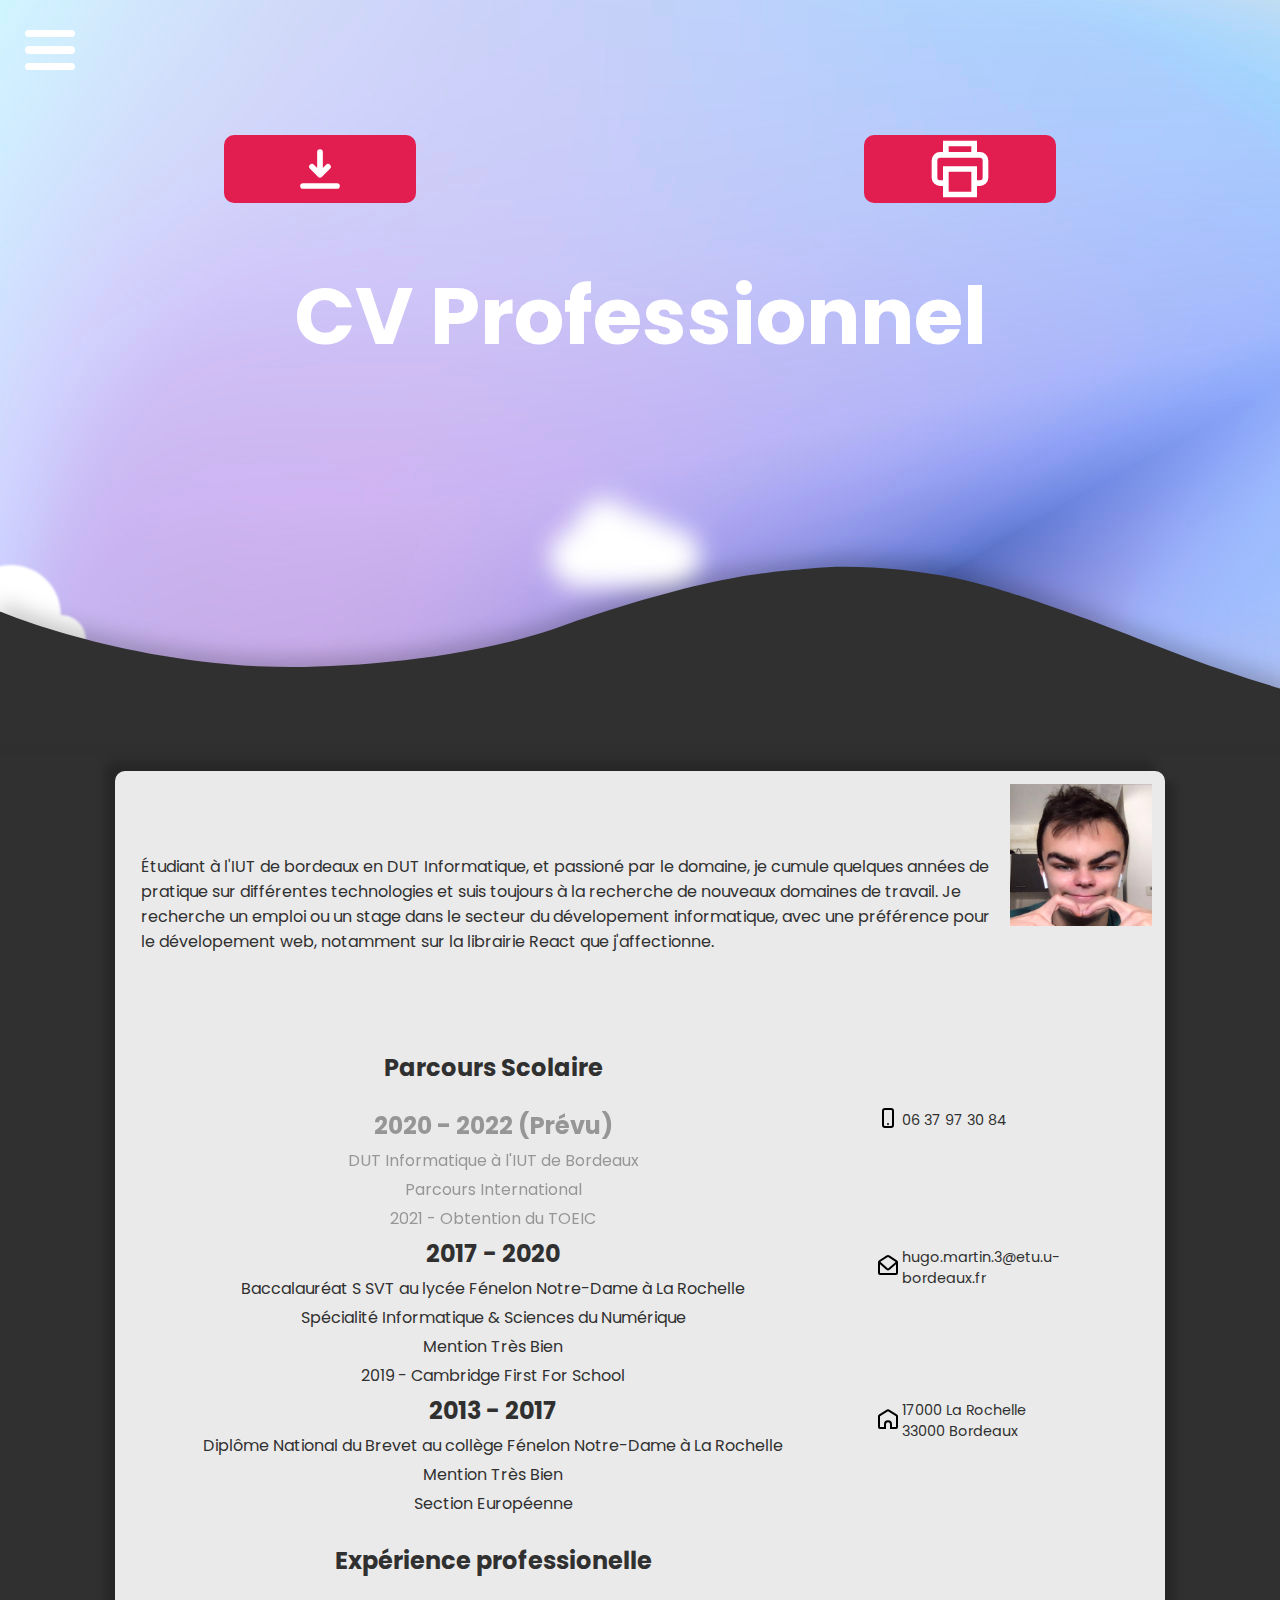
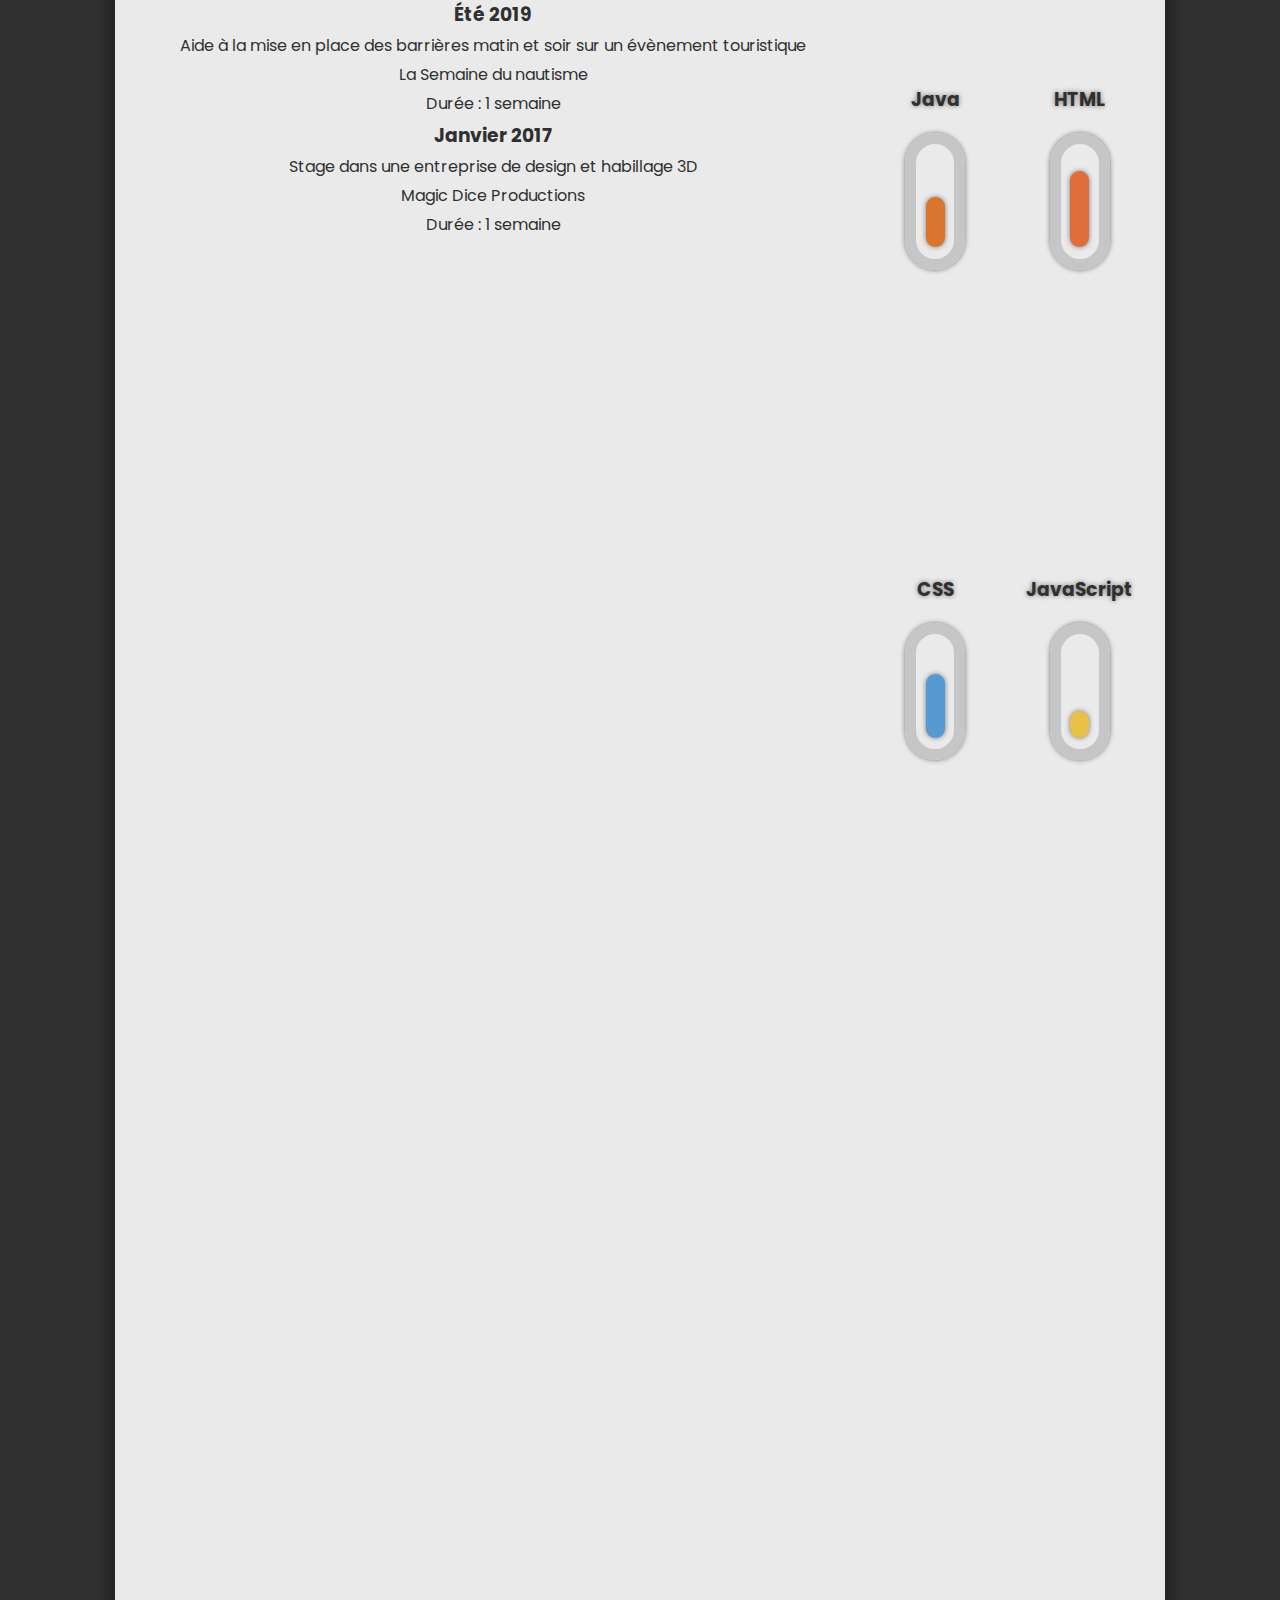
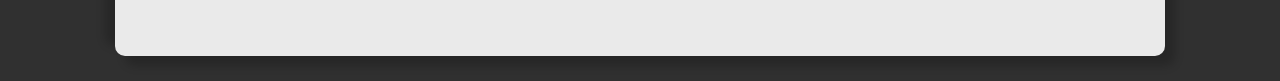
==== commit f1096b89: "updated" ====
--- a/cv.html
+++ b/cv.html
@@ -69,18 +69,24 @@
         id="cloud7"
       />
       <section id="CV-header">
-        <a href="pdf" class="btn"><img src="img/download.svg" alt="Télécharger" class="invert-color"></a>
+        <a href="ressources/poster.pdf" class="btn" download><img src="img/download.svg" alt="Télécharger" class="invert-color"></a>
         <div class="btn" onclick="javascript:window.print()">
             <img src="img/printer.svg" alt="Imprimer" class="invert-color">
         </div>
         <h1 class="big-title">CV Professionnel</h1>
     </section>
+    <svg xmlns="http://www.w3.org/2000/svg" viewBox="0 0 1000 100" preserveAspectRatio="none">
+      <path class="vague" d="M790.5,93.1c-59.3-5.3-116.8-18-192.6-50c-29.6-12.7-76.9-31-100.5-35.9c-23.6-4.9-52.6-7.8-75.5-5.3
+      c-10.2,1.1-22.6,1.4-50.1,7.4c-27.2,6.3-58.2,16.6-79.4,24.7c-41.3,15.9-94.9,21.9-134,22.6C72,58.2,0,25.8,0,25.8V100h1000V65.3
+      c0,0-51.5,19.4-106.2,25.7C839.5,97,814.1,95.2,790.5,93.1z"></path>
+    </svg>
+    <div id="CV-wrapper">
     <section id="CV-container">
         <div id="CV-photo"><img src="img/photo_CV.jpg" alt="photo de moi"></div>
         
         <div id="CV-contact">
             <p class="icon-phone">06 37 97 30 84</p>
-            <a class="icon-mail" href="mailto:hugo.martin.3@etu.u-bordeaux.fr">hugo.martin.3@etu.u-bordeaux.fr</a>
+            <a class="icon-mail" href="mailto:hugo.martin.3@etu.u-bordeaux.fr?subject=Offre d'emploi&body=Je vous veux dans mon entreprise !">hugo.martin.3@etu.u-bordeaux.fr</a>
             <p class="icon-home">17000 La Rochelle <br> 33000 Bordeaux</p>
         </div>
         <div id="CV-intro">
@@ -105,6 +111,7 @@
           </article>
         </div>
         <div id="CV-formation">
+          <h2>Parcours Scolaire</h2>
           <article class="echelon-formation" id="DUT">
             <h2>2020 - 2022 (Prévu)</h2>
             <p>DUT Informatique à l'IUT de Bordeaux</p>
@@ -151,6 +158,7 @@
         
         <div id="CV-autres"></div>
       </section>
+    </div>
       
     
     </div>
--- a/style.css
+++ b/style.css
@@ -101,6 +101,7 @@
     color: white;
     margin: 0;
     font-size: 1.25vw;
+    -webkit-print-color-adjust: exact !important;
 }
 
 .clouds {
@@ -296,8 +297,21 @@
     animation: rebond-texte 5s ease-in-out infinite;
 }
 
-
-
+svg {
+    width: 150vw;
+    height: 20vh;
+    margin-bottom: -0.5%;
+    z-index: -1;
+    filter: drop-shadow(0 -10px 10px rgba(0,0,0,0.2));
+}
+.vague {
+    fill: #303030;
+}
+
+#CV-wrapper {
+    background-color: #303030;
+    padding: 2% 0;
+}
 
 
 
@@ -379,6 +393,7 @@
     display: flex;
     flex-flow: row wrap;
     justify-content: space-around;
+    background-color: #303030;
 }
 
 .projet {
@@ -394,7 +409,7 @@
     flex-flow: column nowrap;
     align-items: center;
     background-color: white;
-    color: var(--black);
+    color: #303030;
 }
 
 .projet-content {
@@ -464,24 +479,28 @@
     grid-template-columns: repeat(7, 1fr);
     grid-template-rows: repeat(10, 1fr);
     width: 80vw;
-    margin: 2% auto;
+    margin: auto;
     padding: 1%;
     border-radius: 10px;
     gap: 5px 5px;
-    box-shadow: 1px 2px 10px rgba(0, 0, 0, 0.3);
+    box-shadow: 10px 10px 10px rgba(0, 0, 0, 0.2),
+                -10px -10px 10px rgba(0, 0, 0, 0.2);
     grid-template-areas:
     "bio bio bio bio bio bio pic"
     "edu edu edu edu edu at at"
     "edu edu edu edu edu at at"
-    "exp exp exp exp comp comp comp"
-    "exp exp exp exp comp comp comp"
-    "exp exp exp exp comp comp comp"
-    "exp exp exp exp comp comp comp"
-    "exp exp exp exp comp comp comp"
+    "exp exp exp exp exp comp comp"
+    "exp exp exp exp exp comp comp"
+    "exp exp exp exp exp comp comp"
+    "exp exp exp exp exp comp comp"
+    "exp exp exp exp exp .    ."
     "etc etc etc etc etc etc etc"
     "etc etc etc etc etc etc etc";
     background: rgba(255, 255, 255, 0.9);
-    color: var(--black);
+}
+
+#CV-container * {
+    color: #303030;
 }
 
 #CV-photo {
@@ -531,19 +550,25 @@
 
 #CV-pro {
     grid-area: exp;
+    display: flex;
+    flex-flow: column;
+    align-items: center;
 }
 
 #CV-formation {
     grid-area: edu;
-}
-
-.echelon-formation {
+    display: flex;
+    flex-flow: column;
+    align-items: center;
+}
+
+.echelon-formation, .exp-pro {
     display: flex;
     flex-wrap: wrap;
     
 }
 
-.echelon-formation * {
+.echelon-formation *, .exp-pro * {
     width: 100%;
     margin: 0.125em;
     text-align: center;
@@ -675,10 +700,10 @@
 
 .loading-bar {
     position: relative;
-    border: 1.5vh solid var(--lgrey);
+    border: 0.9vw solid var(--lgrey);
     border-radius: 50px;
-    height: 15vh;
-    width: 5vh;
+    height: 9vw;
+    width: 3vw;
     transition: border-color 0.4s ease-in-out;
     box-shadow: 0 0 5px rgba(0, 0, 0, 0.5);
 }
@@ -690,9 +715,97 @@
     border-radius: 50px;
     left: 25%;
     bottom: 10%;
-    width: 2.5vh;
-    height: calc( 2vh + calc( var(--load) * 10vh));
+    width: 1.5vw;
+    height: calc( 1.2vw + calc( var(--load) * 6vw));
     transition: background-color 0.4s ease-in-out;
     box-shadow: 0 0 5px rgba(0, 0, 0, 0.5);
 }
 
+#dl-poster {
+    position: relative;
+    display: block;
+    margin: auto;
+    width: 80vw;
+    margin-top: 50vh;
+    cursor: pointer;
+}
+
+#dl-poster:hover img {
+    transform: scale(1.05);
+    filter: brightness(25%);
+    cursor: pointer;
+
+}
+
+#dl-poster::after, #dl-poster::before {
+    content: 'Cliquez pour télécharger (PDF)';
+    position: absolute;
+    top: 25%;
+    left: 0;
+    font-size: 4rem;
+    font-weight: 800;
+    width: 100%;
+    z-index: 10;
+    text-align: center;
+    opacity: 0;
+    transition: all 0.5s ease-in-out;
+    transform: scale(0.95);
+    cursor: pointer;
+    
+}
+
+#dl-poster::before {
+    top: unset;
+    bottom: 25%;
+}
+
+#dl-poster:hover::before, #dl-poster:hover::after {
+    opacity: 1;
+    transform: scale(1);
+}
+
+#poster {
+    width: 80vw;
+    margin: auto;
+    transition: all 0.5s ease-in-out;
+    cursor: pointer;
+}
+
+@media screen and (max-width:600px) {
+    #poster, #dl-poster {
+        width: 100vw;
+    }
+}
+
+#page-pro {
+    background-color: #303030;
+}
+
+#page-pro>article {
+    display: flex;
+    flex-wrap: wrap;
+    justify-content:center;
+}
+
+#questionnaire {
+    flex-direction: column;
+    align-items: center;
+}
+
+#questionnaire>p {
+    background-color: #3f3f3f;
+    padding: 0.45em;
+    margin: 0 5vw;
+    border-radius: 25px;
+    width: 40vw;
+    text-align: justify;
+    text-justify: distribute;
+}
+.Q-question {
+    align-self: flex-end;
+}
+
+.Q-reponse {
+    align-self: flex-start;
+}
+
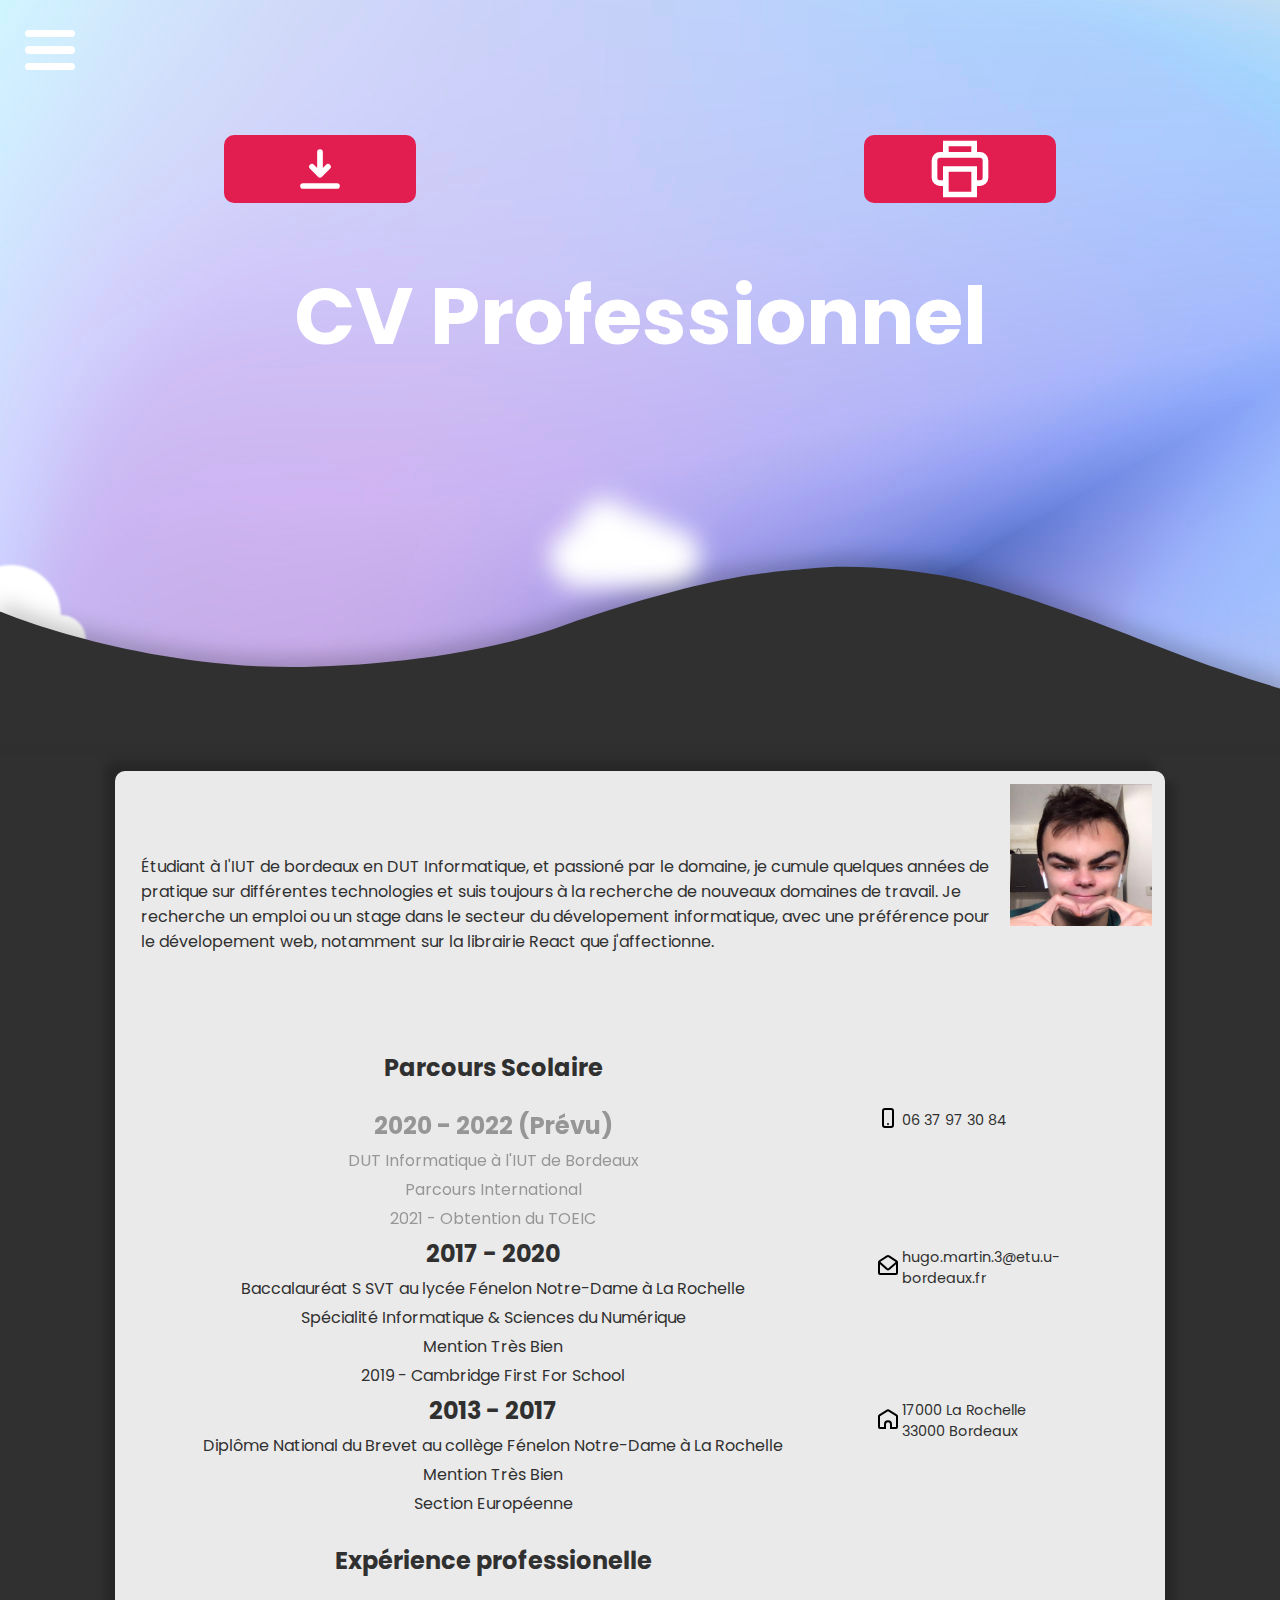
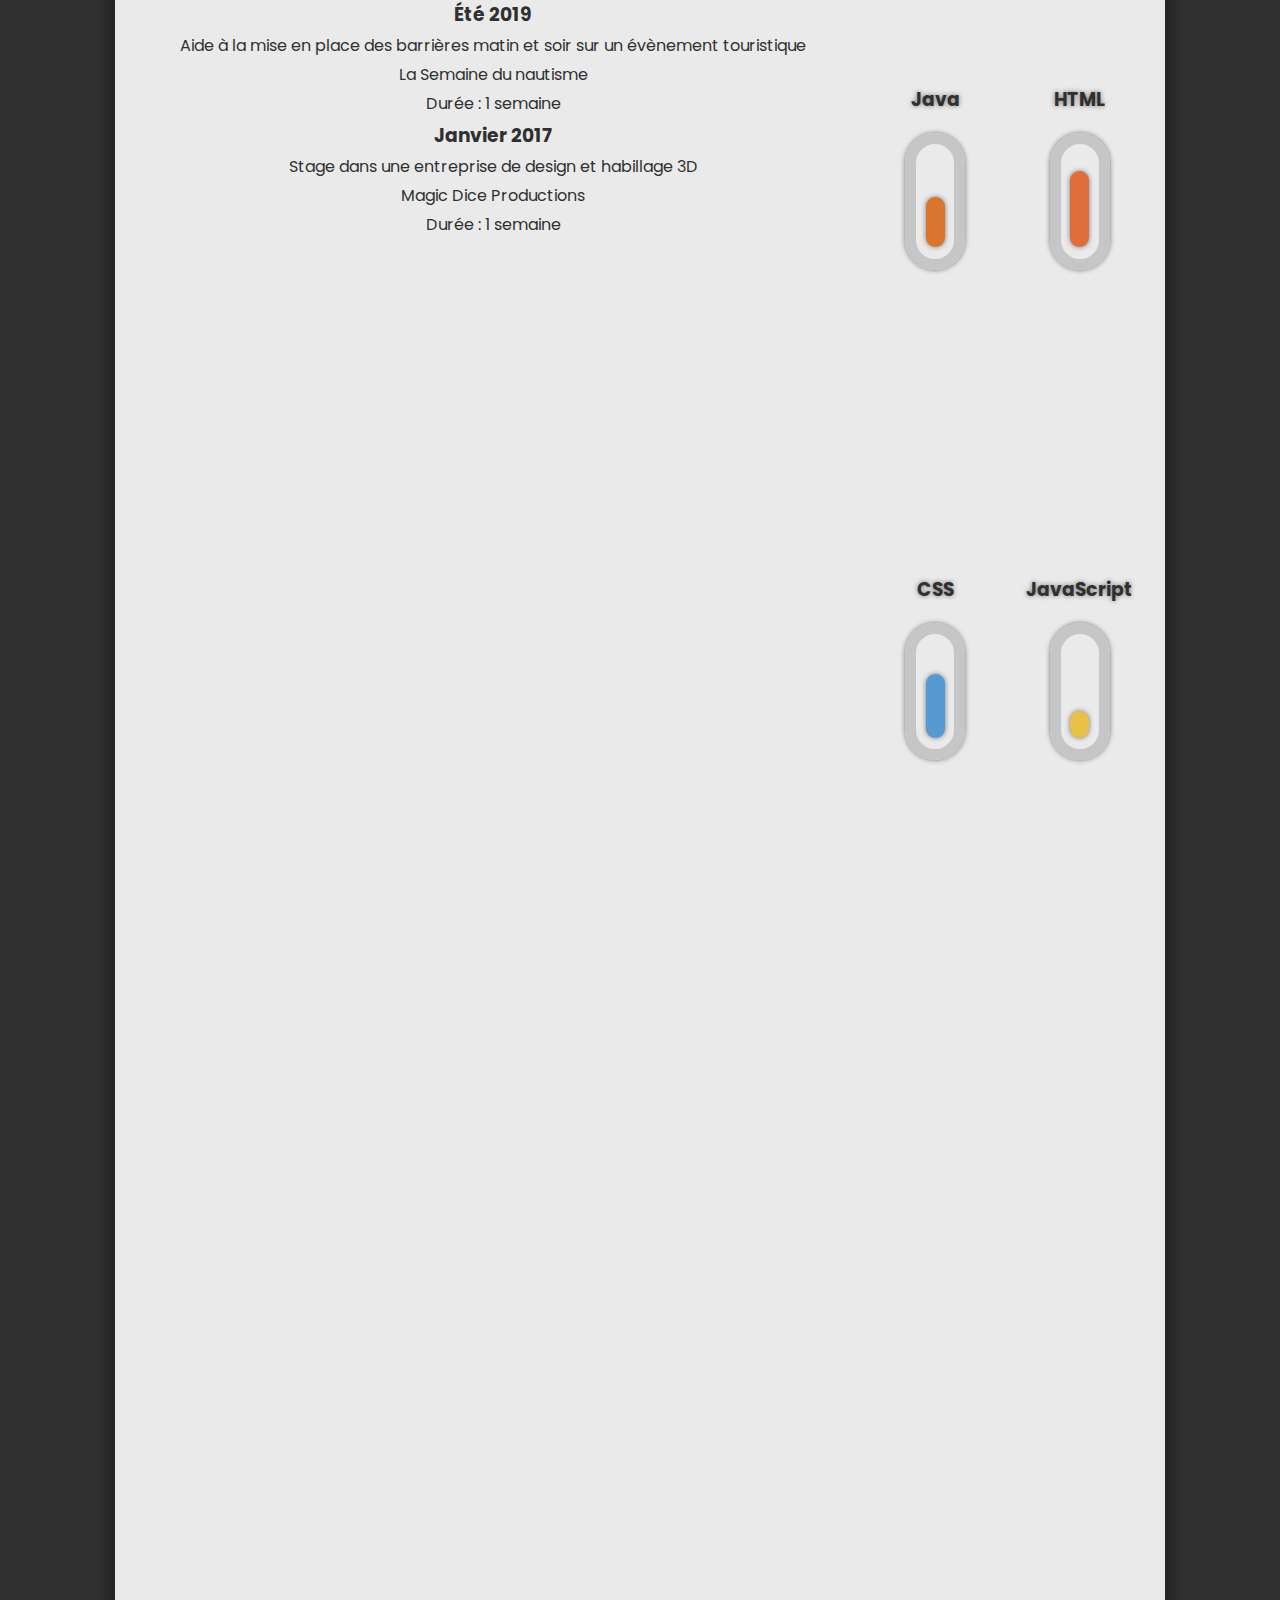
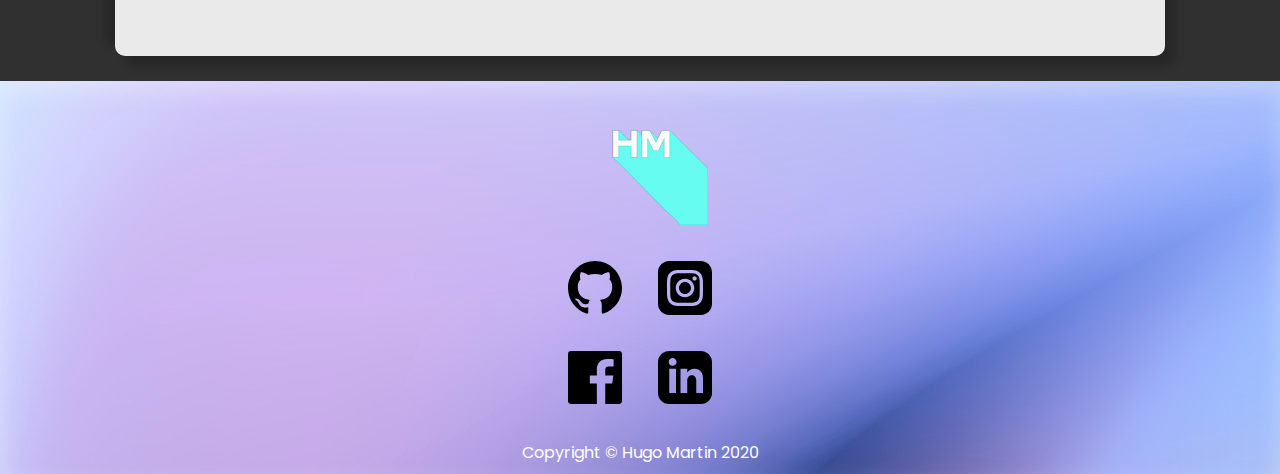
==== commit 0608f403: "vite !!" ====
--- a/cv.html
+++ b/cv.html
@@ -19,7 +19,7 @@
 
       <nav id="main-nav">
           <a href="index.html">Accueil</a>
-          <a href="metiers.html">Métiers</a>
+          <a href="metiers.html">Professionnel</a>
           <a class="main-current" href="cv.html">Curriculum Vitae</a>
           <a href="poster.html">Poster</a>
     </nav>
@@ -160,7 +160,44 @@
       </section>
     </div>
       
-    
+    <footer>
+      <img src="img/LOGO.svg" alt="Logo" id="footer-logo">
+      <section id="social-icons">
+        <a href="" class="sliding-icon" id="github-icon-footer">
+          <div class="transparent-social">
+            <img src="img/github.svg" alt="">
+          </div>
+          <div class="colored-social">
+            <img src="img/github.svg" alt="">
+          </div>
+        </a>
+        <a href="" class="sliding-icon" id="instagram-icon-footer">
+          <div class="transparent-social">
+            <img src="img/instagram.svg" alt="">
+          </div>
+          <div class="colored-social">
+            <img src="img/instagram.svg" alt="">
+          </div>
+        </a>
+        <a href="" class="sliding-icon" id="facebook-icon-footer">
+          <div class="transparent-social">
+            <img src="img/facebook.svg" alt="">
+          </div>
+          <div class="colored-social">
+            <img src="img/facebook.svg" alt="">
+          </div>
+        </a>
+        <a href="" class="sliding-icon" id="linkedin-icon-footer">
+          <div class="transparent-social">
+            <img src="img/linkedin.svg" alt="">
+          </div>
+          <div class="colored-social">
+            <img src="img/linkedin.svg" alt="">
+          </div>
+        </a>
+      </section>
+      <p>Copyright © Hugo Martin 2020</p>
+    </footer>
     </div>
     
   </body>
--- a/style.css
+++ b/style.css
@@ -1,811 +1,959 @@
-/* Police Montserrat */
-@import url("https://fonts.googleapis.com/css2?family=Montserrat:ital,wght@0,100;0,200;0,300;0,400;0,500;0,600;0,700;0,800;0,900;1,100;1,200;1,300;1,400;1,500;1,600;1,700;1,800;1,900&display=swap");
-/* Police Poppins */
-@import url('https://fonts.googleapis.com/css2?family=Poppins:ital,wght@0,100;0,200;0,300;0,400;0,500;0,600;0,700;0,800;0,900;1,100;1,200;1,300;1,400;1,500;1,600;1,700;1,800;1,900&display=swap');
-/* Animations */
+@import "https://fonts.googleapis.com/css2?family=Montserrat:ital,wght@0,100;0,200;0,300;0,400;0,500;0,600;0,700;0,800;0,900;1,100;1,200;1,300;1,400;1,500;1,600;1,700;1,800;1,900&display=swap";
+
+@import "https://fonts.googleapis.com/css2?family=Poppins:ital,wght@0,100;0,200;0,300;0,400;0,500;0,600;0,700;0,800;0,900;1,100;1,200;1,300;1,400;1,500;1,600;1,700;1,800;1,900&display=swap";
+
 @keyframes rebond-texte {
-    0%{
-      -webkit-transform: translateY(0);
-      transform: translateY(0);
-    }
-    5%{
-      -webkit-transform: translateY(-8px);
-      transform: translateY(-8px);
-    }
-    10%{
-      -webkit-transform: translateY(8px);
-      transform: translateY(8px);
-    }
-    15%{
-      -webkit-transform: translateY(-8px);
-      transform: translateY(-8px);
-    }
-    20%{
-      -webkit-transform: translateY(8px);
-      transform: translateY(8px);
-    }
-    25%{
-      -webkit-transform: translateY(0);
-      transform: translateY(0);
-    }
-  }
-
-  @keyframes blurify {
-      from {
-          filter: blur(0);
-      }
-
-      to {
-          filter: blur(10px);
-      }
-  }
-
-  @keyframes stretch-burger {
-      0%{
-          transform: none;
-      }
-
-      75%{
-          -webkit-transform: scaleX(1.5);
-          transform: scaleX(1.5);
-      }
-
-      100%{
-          -webkit-transform: scaleX(1.5) scaleY(2);
-          transform: scaleX(1.5) scaleY(2);
-      }
-
-
-  }
-  
-  
+0%,25% {
+-webkit-transform:translateY(0);
+transform:translateY(0);
+}
+
+5%,15% {
+-webkit-transform:translateY(-8px);
+transform:translateY(-8px);
+}
+
+10%,20% {
+-webkit-transform:translateY(8px);
+transform:translateY(8px);
+}
+}
+
+@keyframes blurify {
+from {
+filter:blur(0);
+}
+
+to {
+filter:blur(10px);
+}
+}
+
+@keyframes stretch-burger {
+0% {
+transform:none;
+}
+
+75% {
+-webkit-transform:scaleX(1.5);
+transform:scaleX(1.5);
+}
+
+100% {
+-webkit-transform:scaleX(1.5) scaleY(2);
+transform:scaleX(1.5) scaleY(2);
+}
+}
+
 :root {
-    box-sizing: border-box;
-    
-    
-    --black: #0B0C10;
-    --grey: #1F2833;
-    --lgrey: #C5C6C7;
-    --teal: #66FCF1;
-    --secondary: #45a29e;
-    --Tblack: rgba(11, 12, 16, 0.5);
-    --Tgrey: rgba(31, 40, 51, 0.5);
-    --Tlgrey: rgba(197, 198, 199, 0.5);
-    --Tteal: rgba(102, 252, 241, 0.5);
-    --Tsecondary: rgba(69, 162, 158, 0.5);
-
-
-    --nav-size: 1.5rem;
-    font-family: Poppins;
-    font-size: 1.25vw;
+box-sizing:border-box;
+--black:#0B0C10;
+--grey:#1F2833;
+--lgrey:#C5C6C7;
+--teal:#66FCF1;
+--secondary:#45a29e;
+--tblack:rgba(11,12,16,0.5);
+--tgrey:rgba(31,40,51,0.5);
+--tlgrey:rgba(197,198,199,0.5);
+--tteal:rgba(102,252,241,0.5);
+--tsecondary:rgba(69,162,158,0.5);
+--nav-size:1.5rem;
+font-family:Poppins;
+font-size:1.25vw;
 }
 
 ul {
-    list-style: none;
-    margin: 0;
-    padding: 0;
-}
-
-a, a:visited {
-    color: unset;
-    text-decoration: none;
+list-style:none;
+margin:0;
+padding:0;
+}
+
+a,a:visited {
+color:unset;
+text-decoration:none;
 }
 
 .invert-color {
-    filter: invert(100%);
+filter:invert(100%);
 }
 
 body {
-    background-image: linear-gradient(0deg, var(--black) 0%,var(--grey) 100%);
-    background-image: url(img/bg-image.jpg);
-    color: white;
-    margin: 0;
-    font-size: 1.25vw;
-    -webkit-print-color-adjust: exact !important;
+background-image:url(img/bg-image.jpg);
+color:#fff;
+margin:0;
+font-size:1.25vw;
+-webkit-print-color-adjust:exact!important;
 }
 
 .clouds {
-    position: absolute;
-    width: 150px;
-    z-index: -1;
+position:absolute;
+width:150px;
+z-index:-1;
 }
 
 #cloud1 {
-    left: 20vw;
-    top: 154vh;
-    filter: blur(3px) invert(100%);
+left:20vw;
+top:154vh;
+filter:blur(3px) invert(100%);
 }
 
 #cloud2 {
-    left: 60vw;
-    top: 76vh;
-    filter: blur(2px) invert(100%);
+left:60vw;
+top:76vh;
+filter:blur(2px) invert(100%);
 }
 
 #cloud3 {
-    left: 43vw;
-    top: 52vh;
-    filter: blur(12px) invert(100%);
+left:43vw;
+top:52vh;
+filter:blur(12px) invert(100%);
 }
 
 #cloud4 {
-    left: 90vw;
-    top: 136vh;
-    filter: blur(1.5px) invert(100%);
+left:90vw;
+top:136vh;
+filter:blur(1.5px) invert(100%);
 }
 
 #cloud5 {
-    left: 54vw;
-    top: 115vh;
-    filter: blur(8px) invert(100%);
+left:54vw;
+top:115vh;
+filter:blur(8px) invert(100%);
 }
 
 #cloud6 {
-    left: -5vw;
-    top: 60vh;
-    filter: blur(1px) invert(100%);
+left:-5vw;
+top:60vh;
+filter:blur(1px) invert(100%);
 }
 
 #cloud7 {
-    left: 96vw;
-    top: 75vh;
-    filter: blur(20px) invert(100%);
+left:96vw;
+top:75vh;
+filter:blur(20px) invert(100%);
 }
 
 #open-nav {
-    width: 50px;
-    height: 50px;
-    position: fixed;
-    top: 25px;
-    left: 25px;
-    background-color: unset;
-
-    display: flex;
-    flex-flow: column nowrap;
-    justify-content: space-around;
-    transform-origin: top left;
-    z-index: 998;
-}
-
+width:50px;
+height:50px;
+position:fixed;
+top:25px;
+left:25px;
+background-color:unset;
+display:flex;
+flex-flow:column nowrap;
+justify-content:space-around;
+transform-origin:top left;
+z-index:998;
+}
 
 #open-nav div {
-    background-color: white;
-    height: 7.5px;
-    border-radius: 10px;
-    width: 100%;
-    transition: background-color 0.5s ease-in-out;
-}
-
-
-#open-nav:hover div {
-    background-color: var(--secondary);
+background-color:#fff;
+height:7.5px;
+border-radius:10px;
+width:100%;
+transition:background-color .5s ease-in-out;
 }
 
 #open-nav img {
-    width: 100%;
+width:100%;
 }
 
 #sidebar {
-    height: 100vh;
-    width: 25vw;
-    position: fixed;
-    top: 0;
-    z-index: 999;
-    display: grid;
-    grid-template-columns: 12.5% 75% 12.5%;
-    grid-template-rows: 25% 5% 70%;
-
-
-
-    background-color: var(--grey);
-    background-image: url(img/nav-bg-image.jpg);
-
-
-    transition: left 0.5s ease-out;
+height:100vh;
+width:25vw;
+position:fixed;
+top:0;
+z-index:999;
+display:grid;
+grid-template-columns:12.5% 75% 12.5%;
+grid-template-rows:25% 5% 70%;
+background-color:var(--grey);
+background-image:url(img/nav-bg-image.jpg);
+transition:left .5s ease-out;
 }
 
 #sidebar:target {
-    left: 0;
-    box-shadow: 0 0 10px rgba(0, 0, 0, 0.5);
-} 
+left:0;
+box-shadow:0 0 10px rgba(0,0,0,0.5);
+}
 
 #sidebar:target ~ #page {
-    animation: blurify 0.5s ease-out forwards;
+animation:blurify .5s ease-out forwards;
 }
 
 #page {
-    position: relative;
-    width: 100vw;
-    overflow-x: hidden;
+position:relative;
+width:100vw;
+overflow-x:hidden;
 }
 
 #sidebar:not(:target) {
-    left: -100%;
+left:-100%;
 }
 
 #logo {
-    grid-column: 2;
-    grid-row: 1;
-
-    height: 60%;
-    border-radius: 40%;
-
-    margin: auto;
+grid-column:2;
+grid-row:1;
+height:60%;
+border-radius:40%;
+margin:auto;
 }
 
 #quit-nav {
-    grid-column: span 3;
-    grid-row: 2;
-
-
-    display: flex;
-    justify-content: center;
-    align-items: center;
-
-    cursor: pointer;
-
-    transition: background-color 0.5s ease-in-out;
+grid-column:span 3;
+grid-row:2;
+display:flex;
+justify-content:center;
+align-items:center;
+cursor:pointer;
+transition:background-color .5s ease-in-out;
 }
 
 #quit-nav img {
-    height: 120%;
+height:120%;
 }
 
 #main-nav {
-    grid-row: 3;
-    grid-column: span 3;
-
-    display: flex;
-    flex-flow: column nowrap;
-    justify-content: space-evenly;
-    align-items: center;
+grid-row:3;
+grid-column:span 3;
+display:flex;
+flex-flow:column nowrap;
+justify-content:space-evenly;
+align-items:center;
 }
 
 #main-nav #nav-steps {
-    width: 100%;
-    height: 100%;
-
-    
-
+width:100%;
+height:100%;
 }
 
 #main-nav a {
-    width: 100%;
-    height: 20%;
-    display: flex;
-    justify-content: center;
-    align-items: center;
-
-    color: white;
-    cursor: pointer;
-    font-size: var(--nav-size);
-
-    
-    transition: background-color 0.5s ease-in-out;
-}
-
-
-#main-nav  a:hover, #quit-nav:hover {
-    background-color: var(--secondary);
-}
-
-#main-nav .main-current {
-    background-color: var(--secondary);
+width:100%;
+height:20%;
+display:flex;
+justify-content:center;
+align-items:center;
+color:#fff;
+cursor:pointer;
+font-size:var(--nav-size);
+transition:background-color .5s ease-in-out;
 }
 
 .bouncy-infinite {
-    animation: rebond-texte 5s ease-in-out infinite;
+animation:rebond-texte 5s ease-in-out infinite;
 }
 
 svg {
-    width: 150vw;
-    height: 20vh;
-    margin-bottom: -0.5%;
-    z-index: -1;
-    filter: drop-shadow(0 -10px 10px rgba(0,0,0,0.2));
-}
+width:150vw;
+height:20vh;
+margin-bottom:-.5%;
+z-index:-1;
+filter:drop-shadow(0 -10px 10px rgba(0,0,0,0.2));
+}
+
 .vague {
-    fill: #303030;
+fill:#303030;
 }
 
 #CV-wrapper {
-    background-color: #303030;
-    padding: 2% 0;
-}
-
-
-
-
-/* Utils */
+background-color:#303030;
+padding:2% 0;
+}
 
 .btn {
-    width: 15vw;
-    height: 7.5vh;
-    border-radius: 10px;
-    
-    display: flex;
-    align-items: center;
-    justify-content: center;
-
-    background-color: #e21e51;
-    font-weight: 600;
-    font-size: 1.50rem;
-    
-    cursor: pointer;
-    transition: all 0.35s ease-in-out;
+width:15vw;
+height:7.5vh;
+border-radius:10px;
+display:flex;
+align-items:center;
+justify-content:center;
+background-color:#e21e51;
+font-weight:600;
+font-size:1.5rem;
+cursor:pointer;
+transition:all .35s ease-in-out;
 }
 
 .btn:hover {
-    background-color: #4d40ff;
-    box-shadow: 3px 12px 20px rgba(0, 0, 0, 0.1);
+background-color:#4d40ff;
+box-shadow:3px 12px 20px rgba(0,0,0,0.1);
 }
 
 .btn img {
-    height: 100%;
+height:100%;
 }
 
 .btn.visiter::after {
-    content: "";
-    background-image: url(img/arrow-circle-right.svg);
-    filter: invert(100%);
-    height: 1em;
-    width: 1em;
-    background-size: contain;
-    margin-left: 0.3em;
+content:"";
+background-image:url(img/arrow-circle-right.svg);
+filter:invert(100%);
+height:1em;
+width:1em;
+background-size:contain;
+margin-left:.3em;
 }
 
 .big-title {
-    font-size: 5rem;
-    font-weight: 700;
+font-size:5rem;
+font-weight:700;
+text-align:center;
 }
 
 .big-subtitle {
-    font-size: 2.5rem;
-    font-weight: 300;
+font-size:2.5rem;
+font-weight:300;
 }
 
 .medium-title {
-    font-size: 3.5rem;
-    font-weight: 500;
-}
-
-
+font-size:3.5rem;
+font-weight:500;
+}
 
 #presentation {
-    display: flex;
-    flex-flow: row wrap;
-    margin-top: 15vh;
-}
-
-#presentation .big-title, #presentation .big-subtitle, #presentation .medium-title {
-    width: 100%;
-    margin: 0;
-    text-align: center;
-    text-shadow: 0 0 5px rgba(0, 0, 0, 0.5);
+display:flex;
+flex-flow:row wrap;
+margin-top:15vh;
+}
+
+#presentation .big-title,#presentation .big-subtitle,#presentation .medium-title {
+width:100%;
+margin:0;
+text-align:center;
+text-shadow:0 0 5px rgba(0,0,0,0.5);
 }
 
 #presentation .medium-title {
-    margin: 50vh 0 20vh 0;
+margin:50vh 0 20vh;
 }
 
 #projets {
-    width: 100%;
-    display: flex;
-    flex-flow: row wrap;
-    justify-content: space-around;
-    background-color: #303030;
+width:100%;
+display:flex;
+flex-flow:row wrap;
+justify-content:space-around;
+background-color:#303030;
 }
 
 .projet {
-    height: 50vh;
-    width: 35%;
-    margin: 5vh 2vw;
-    padding: 2% 5%;
-    backdrop-filter: blur(10px);
-    -webkit-backdrop-filter: blur(10px);
-    box-shadow: 1px 2px 10px rgba(0, 0, 0, 0.3);
-    border-radius: 25px;
-    display: flex;
-    flex-flow: column nowrap;
-    align-items: center;
-    background-color: white;
-    color: #303030;
+height:50vh;
+width:35%;
+margin:5vh 2vw;
+padding:2% 5%;
+box-shadow:1px 2px 10px rgba(0,0,0,0.3);
+border-radius:25px;
+display:flex;
+flex-flow:column nowrap;
+align-items:center;
+background-color:#fff;
+color:#303030;
 }
 
 .projet-content {
-    display: flex;
-    flex-flow: row wrap;
-    justify-content: center;
-    align-items: center;
-    flex-grow: 1;
+display:flex;
+flex-flow:row wrap;
+justify-content:center;
+align-items:center;
+flex-grow:1;
 }
 
 .projet .btn {
-    color: white;
+color:#fff;
 }
 
 .projet-content>h3 {
-    width: 100%;
-    text-align: center;
+width:100%;
+text-align:center;
 }
 
 .projet img {
-    max-width: 80%;
-    max-height: 50%;
-}
-
-
-
-
-
-
-/* Téléphone */
-@media screen and (max-width: 480px) { 
-    #sidebar {
-        width: 100vw;
-    }
-}
-
-
-
-
-
-
-
-
-
-
-
-
-
-
-
-/* PAGE CV */
+max-width:80%;
+max-height:50%;
+}
+
+#open-nav:hover div,#main-nav a:hover,#quit-nav:hover,#main-nav .main-current {
+background-color:var(--secondary);
+}
+
+
 
 #CV-header {
-    margin: 15vh 0;
-    display: flex;
-    flex-flow: row wrap;
-    justify-content: space-around;
+margin:15vh 0;
+display:flex;
+flex-flow:row wrap;
+justify-content:space-around;
 }
 
 #CV-header .big-title {
-    width: 100%;
-    text-align: center;
+width:100%;
+text-align:center;
 }
 
 #CV-container {
-    display: grid;
-    grid-template-columns: repeat(7, 1fr);
-    grid-template-rows: repeat(10, 1fr);
-    width: 80vw;
-    margin: auto;
-    padding: 1%;
-    border-radius: 10px;
-    gap: 5px 5px;
-    box-shadow: 10px 10px 10px rgba(0, 0, 0, 0.2),
-                -10px -10px 10px rgba(0, 0, 0, 0.2);
-    grid-template-areas:
-    "bio bio bio bio bio bio pic"
-    "edu edu edu edu edu at at"
-    "edu edu edu edu edu at at"
-    "exp exp exp exp exp comp comp"
-    "exp exp exp exp exp comp comp"
-    "exp exp exp exp exp comp comp"
-    "exp exp exp exp exp comp comp"
-    "exp exp exp exp exp .    ."
-    "etc etc etc etc etc etc etc"
-    "etc etc etc etc etc etc etc";
-    background: rgba(255, 255, 255, 0.9);
+display:grid;
+grid-template-columns:repeat(7,1fr);
+grid-template-rows:repeat(10,1fr);
+width:80vw;
+margin:auto;
+padding:1%;
+border-radius:10px;
+gap:5px 5px;
+box-shadow:10px 10px 10px rgba(0,0,0,0.2),-10px -10px 10px rgba(0,0,0,0.2);
+grid-template-areas:"bio bio bio bio bio bio pic" "edu edu edu edu edu at at" "edu edu edu edu edu at at" "exp exp exp exp exp comp comp" "exp exp exp exp exp comp comp" "exp exp exp exp exp comp comp" "exp exp exp exp exp comp comp" "exp exp exp exp exp . ." "etc etc etc etc etc etc etc" "etc etc etc etc etc etc etc";
+background:rgba(255,255,255,0.9);
 }
 
 #CV-container * {
-    color: #303030;
+color:#303030;
 }
 
 #CV-photo {
-    grid-area: pic;
-    
-}
-
-#CV-photo img {
-    width: 100%;
+grid-area:pic;
 }
 
 #CV-contact {
-    grid-area: at;
-
-    display: flex;
-    flex-flow: row wrap;
-    justify-content: center;
-    align-items: center;
-    padding: 1vw 1vw;
-
-    
-
-    
-    font-size: 0.9rem;
-}
-
-#CV-contact * {
-    width: 100%;
+grid-area:at;
+display:flex;
+flex-flow:row wrap;
+justify-content:center;
+align-items:center;
+padding:1vw;
+font-size:.9rem;
 }
 
 #CV-intro {
-    grid-area: bio;
-
-    display: flex;
-    align-items: center;
-    justify-content: center;
-    padding: 1vw 1vw;
-}
-
-.CV-scolaire {
-    display: flex;
-    flex-wrap: wrap;
-    align-items: center;
-    justify-content: center;
-    backdrop-filter: blur(5px);
+grid-area:bio;
+display:flex;
+align-items:center;
+justify-content:center;
+padding:1vw;
 }
 
 #CV-pro {
-    grid-area: exp;
-    display: flex;
-    flex-flow: column;
-    align-items: center;
+grid-area:exp;
+display:flex;
+flex-flow:column;
+align-items:center;
 }
 
 #CV-formation {
-    grid-area: edu;
-    display: flex;
-    flex-flow: column;
-    align-items: center;
-}
-
-.echelon-formation, .exp-pro {
-    display: flex;
-    flex-wrap: wrap;
-    
-}
-
-.echelon-formation *, .exp-pro * {
-    width: 100%;
-    margin: 0.125em;
-    text-align: center;
+grid-area:edu;
+display:flex;
+flex-flow:column;
+align-items:center;
+}
+
+.echelon-formation,.exp-pro {
+display:flex;
+flex-wrap:wrap;
+}
+
+.echelon-formation *,.exp-pro * {
+width:100%;
+margin:.125em;
+text-align:center;
 }
 
 .echelon-formation#DUT {
-    filter: opacity(45%)
+filter:opacity(45%);
 }
 
 #CV-competences {
-    grid-area: comp;
-    display: flex;
-    flex-wrap: wrap;
-    align-items: center;
+grid-area:comp;
+display:flex;
+flex-wrap:wrap;
+align-items:center;
 }
 
 .competence {
-    display: flex;
-    flex-flow: column nowrap;
-    align-items: center;
-    width: 40%;
-    margin: 5%;
+display:flex;
+flex-flow:column nowrap;
+align-items:center;
+width:40%;
+margin:5%;
 }
 
 .competence h3 {
-    transition: color 0.4s ease-in-out;
-    text-shadow: 0 0 5px rgba(0, 0, 0, 0.5);
-}
-
+transition:color .4s ease-in-out;
+text-shadow:0 0 5px rgba(0,0,0,0.5);
+}
 
 .competence#java .loading-bar::after {
-    background-color:  #D9752C;
+background-color:#D9752C;
+background-color:#D9752C;
 }
 
 .competence#html .loading-bar::after {
-    background-color: #E16D3C;
+background-color:#E16D3C;
+background-color:#E16D3C;
 }
 
 .competence#css .loading-bar::after {
-    background-color: #559BD2;
+background-color:#559BD2;
+background-color:#559BD2;
 }
 
 .competence#javascript .loading-bar::after {
-    background-color: #EAC049;
-}
-
-.competence#java .loading-bar::after {
-    background-color:  #D9752C;
-}
-
-.competence#html .loading-bar::after {
-    background-color: #E16D3C;
-}
-
-.competence#css .loading-bar::after {
-    background-color: #559BD2;
-}
-
-.competence#javascript .loading-bar::after {
-    background-color: #EAC049;
-}
-
-.competence#java:hover .loading-bar::after, .competence#javascript:hover .loading-bar::after,
-.competence#html:hover .loading-bar::after, .competence#css:hover .loading-bar::after {
-    background-color:  var(--lgrey);
-}
-
-.competence#java:hover .loading-bar, .competence#java:hover h3 {
-    border-color: #D9752C;
-    color: #D9752C;
-} 
-.competence#javascript:hover .loading-bar, .competence#javascript:hover h3 {
-    border-color:  #EAC049;
-    color:  #EAC049;
-}
-.competence#html:hover .loading-bar, .competence#html:hover h3 {
-    border-color: #E16D3C;
-    color: #E16D3C;
-} 
-.competence#css:hover .loading-bar, .competence#css:hover h3 {
-    border-color: #559BD2;
-    color: #559BD2;
-}
-
-
+background-color:#EAC049;
+background-color:#EAC049;
+}
+
+.competence#java:hover .loading-bar::after,.competence#javascript:hover .loading-bar::after,.competence#html:hover .loading-bar::after,.competence#css:hover .loading-bar::after {
+background-color:var(--lgrey);
+}
+
+.competence#java:hover .loading-bar,.competence#java:hover h3 {
+border-color:#D9752C;
+color:#D9752C;
+}
+
+.competence#javascript:hover .loading-bar,.competence#javascript:hover h3 {
+border-color:#EAC049;
+color:#EAC049;
+}
+
+.competence#html:hover .loading-bar,.competence#html:hover h3 {
+border-color:#E16D3C;
+color:#E16D3C;
+}
+
+.competence#css:hover .loading-bar,.competence#css:hover h3 {
+border-color:#559BD2;
+color:#559BD2;
+}
 
 #CV-autres {
-    grid-area: etc;
-}
-
+grid-area:etc;
+}
 
 [class^="icon"] {
-    display: flex;
-    align-items: center;
+display:flex;
+align-items:center;
 }
 
 [class^="icon"]::before {
-    margin-right: 1%;
+margin-right:1%;
 }
 
 [class^="icon"]::after {
-    margin-left: 1%;
-}
-
-
-.white-pseudo::before, .white-pseudo::after {
-    filter: invert(100%);
+margin-left:1%;
+}
+
+.white-pseudo::before,.white-pseudo::after {
+filter:invert(100%);
 }
 
 .icon-phone::before {
-    content: url(img/phone.svg);
+content:url(img/phone.svg);
 }
 
 .icon-home::before {
-    content: url(img/home.svg);
-    display: block;
-    height: 2em;
+content:url(img/home.svg);
+display:block;
+height:2em;
 }
 
 .icon-mail::before {
-    content: url(img/envelope.svg);
-}
-
-/* .icon-diploma::after {
-    content: url(img/certificat.svg);
-    height: 1em;
-    width: 1em;
-} */
+content:url(img/envelope.svg);
+}
 
 .loading-bar {
-    position: relative;
-    border: 0.9vw solid var(--lgrey);
-    border-radius: 50px;
-    height: 9vw;
-    width: 3vw;
-    transition: border-color 0.4s ease-in-out;
-    box-shadow: 0 0 5px rgba(0, 0, 0, 0.5);
+position:relative;
+border:.9vw solid var(--lgrey);
+border-radius:50px;
+height:9vw;
+width:3vw;
+transition:border-color .4s ease-in-out;
+box-shadow:0 0 5px rgba(0,0,0,0.5);
 }
 
 .loading-bar::after {
-    content: "";
-    background-color: var(--lgrey);
-    position: absolute;
-    border-radius: 50px;
-    left: 25%;
-    bottom: 10%;
-    width: 1.5vw;
-    height: calc( 1.2vw + calc( var(--load) * 6vw));
-    transition: background-color 0.4s ease-in-out;
-    box-shadow: 0 0 5px rgba(0, 0, 0, 0.5);
+content:"";
+background-color:var(--lgrey);
+position:absolute;
+border-radius:50px;
+left:25%;
+bottom:10%;
+width:1.5vw;
+height:calc(1.2vw + calc(var(--load) * 6vw));
+transition:background-color .4s ease-in-out;
+box-shadow:0 0 5px rgba(0,0,0,0.5);
 }
 
 #dl-poster {
-    position: relative;
-    display: block;
-    margin: auto;
-    width: 80vw;
-    margin-top: 50vh;
-    cursor: pointer;
+position:relative;
+display:block;
+margin:auto;
+width:80vw;
+margin-top:50vh;
+cursor:pointer;
 }
 
 #dl-poster:hover img {
-    transform: scale(1.05);
-    filter: brightness(25%);
-    cursor: pointer;
-
-}
-
-#dl-poster::after, #dl-poster::before {
-    content: 'Cliquez pour télécharger (PDF)';
-    position: absolute;
-    top: 25%;
-    left: 0;
-    font-size: 4rem;
-    font-weight: 800;
-    width: 100%;
-    z-index: 10;
-    text-align: center;
-    opacity: 0;
-    transition: all 0.5s ease-in-out;
-    transform: scale(0.95);
-    cursor: pointer;
-    
+transform:scale(1.05);
+filter:brightness(25%);
+cursor:pointer;
+}
+
+#dl-poster::after,#dl-poster::before {
+content:'Cliquez pour télécharger (PDF)';
+position:absolute;
+top:25%;
+left:0;
+font-size:4rem;
+font-weight:800;
+width:100%;
+z-index:10;
+text-align:center;
+opacity:0;
+transition:all .5s ease-in-out;
+transform:scale(0.95);
+cursor:pointer;
 }
 
 #dl-poster::before {
-    top: unset;
-    bottom: 25%;
-}
-
-#dl-poster:hover::before, #dl-poster:hover::after {
-    opacity: 1;
-    transform: scale(1);
+top:unset;
+bottom:25%;
+}
+
+#dl-poster:hover::before,#dl-poster:hover::after {
+opacity:1;
+transform:scale(1);
 }
 
 #poster {
-    width: 80vw;
-    margin: auto;
-    transition: all 0.5s ease-in-out;
-    cursor: pointer;
+width:80vw;
+margin:auto;
+transition:all .5s ease-in-out;
+cursor:pointer;
+}
+
+#CV-photo img,#CV-contact * {
+width:100%;
 }
 
 @media screen and (max-width:600px) {
-    #poster, #dl-poster {
-        width: 100vw;
-    }
+#poster,#dl-poster {
+width:100vw;
+}
 }
 
 #page-pro {
-    background-color: #303030;
+background-color:#303030;
 }
 
 #page-pro>article {
-    display: flex;
-    flex-wrap: wrap;
-    justify-content:center;
+display:flex;
+flex-wrap:wrap;
+justify-content:center;
 }
 
 #questionnaire {
-    flex-direction: column;
-    align-items: center;
+flex-direction:column;
+align-items:center;
 }
 
 #questionnaire>p {
-    background-color: #3f3f3f;
-    padding: 0.45em;
-    margin: 0 5vw;
-    border-radius: 25px;
-    width: 40vw;
-    text-align: justify;
-    text-justify: distribute;
-}
-.Q-question {
-    align-self: flex-end;
-}
-
-.Q-reponse {
-    align-self: flex-start;
-}
-
+padding:.75em;
+margin:.25vh 5vw;
+border-radius:25px;
+max-width:45vw;
+opacity:0;
+}
+
+@keyframes fade-from-right {
+from {
+opacity:0;
+transform:translateX(100%);
+}
+
+to {
+opacity:1;
+transform:translateX(0%);
+}
+}
+
+@keyframes fade-from-left {
+from {
+opacity:0;
+transform:translateX(-100%);
+}
+
+to {
+opacity:1;
+transform:translateX(0%);
+}
+}
+
+#questionnaire p.Q-question {
+align-self:flex-end;
+animation:fade-from-right .5s ease-in-out forwards;
+background-color:#317fef;
+box-shadow:0 0 22px rgba(49,127,239,0.2);
+}
+
+#questionnaire p.Q-reponse {
+background-color:#555;
+align-self:flex-start;
+animation:fade-from-left .5s ease-in-out forwards;
+box-shadow:0 0 22px rgba(85,85,85,0.2);
+}
+
+#questionnaire .Q-reponse+.Q-question,#questionnaire .Q-question+.Q-reponse {
+margin-top:1.25vh;
+}
+
+#courriel {
+display:flex;
+flex-direction:column;
+align-items:center;
+}
+
+#mail-body {
+background-color:#3f3f3f;
+border-radius:25px;
+padding:1em;
+width:75vw;
+white-space:pre-line;
+box-shadow:0 10px 30px rgba(63,63,63,0.15);
+}
+
+#questionnaire p:nth-of-type(1) {
+animation-delay:.25s;
+}
+
+#questionnaire p:nth-of-type(2) {
+animation-delay:.5s;
+}
+
+#questionnaire p:nth-of-type(3) {
+animation-delay:.75s;
+}
+
+#questionnaire p:nth-of-type(4) {
+animation-delay:1s;
+}
+
+#questionnaire p:nth-of-type(5) {
+animation-delay:1.25s;
+}
+
+#questionnaire p:nth-of-type(6) {
+animation-delay:1.5s;
+}
+
+#questionnaire p:nth-of-type(7) {
+animation-delay:1.75s;
+}
+
+#questionnaire p:nth-of-type(8) {
+animation-delay:2s;
+}
+
+#questionnaire p:nth-of-type(9) {
+animation-delay:2.25s;
+}
+
+#questionnaire p:nth-of-type(10) {
+animation-delay:2.5s;
+}
+
+#questionnaire p:nth-of-type(11) {
+animation-delay:2.75s;
+}
+
+#questionnaire p:nth-of-type(12) {
+animation-delay:3s;
+}
+
+#questionnaire p:nth-of-type(13) {
+animation-delay:3.25s;
+}
+
+#questionnaire p:nth-of-type(14) {
+animation-delay:3.5s;
+}
+
+.synth-separateur {
+width:10px;
+height:90%;
+background-color:rgba(102,252,241,0.5);
+}
+
+.synth-sect-left {
+display:flex;
+align-items:center;
+justify-content:flex-start;
+width:95vw;
+}
+
+.synth-sect-right {
+display:flex;
+align-items:center;
+justify-content:flex-end;
+width:95vw;
+}
+
+.synth-sect-right p {
+width:80vw;
+text-align:end;
+margin-left:5vw;
+text-indent:6%;
+}
+
+.synth-sect-right h3 {
+margin:0 auto;
+transform:rotate(-0.15turn);
+}
+
+.synth-sect-left p {
+width:80vw;
+margin-right:5vw;
+text-indent:6%;
+}
+
+.synth-sect-left h3 {
+margin:0 auto;
+transform:rotate(0.15turn);
+}
+
+.synth-sect-center p {
+width:90vw;
+text-indent:6%;
+}
+
+.synth-sect-center {
+display:flex;
+align-items:center;
+justify-content:center;
+text-align:justify;
+}
+
+.synth-separateur-sections {
+display:flex;
+font-size:3rem;
+width:95vw;
+align-items:center;
+text-shadow:0 0 30px rgba(0,0,0,0.85);
+font-weight:800;
+}
+
+.synth-separateur-sections::after,.synth-separateur-sections::before {
+content:'';
+background-color:#427FE6;
+margin:0 1.25em;
+flex-grow:1;
+height:.5em;
+border-radius:50px;
+box-shadow:0 0 22px rgba(0,0,0,0.2);
+}
+
+footer {
+display:flex;
+flex-direction:column;
+align-items:center;
+justify-content:space-around;
+box-shadow:inset 0 10px 22px rgba(255,255,255,0.3);
+margin:0;
+}
+
+section#social-icons {
+display:grid;
+grid-template-rows:1fr 1fr;
+grid-template-columns:1fr 1fr;
+width:14vw;
+height:14vw;
+overflow:hidden;
+}
+
+.sliding-icon {
+flex-direction:column;
+overflow:hidden;
+}
+
+.transparent-social,.colored-social {
+width:7vw;
+height:7vw;
+margin:0;
+display:flex;
+align-items:center;
+justify-content:center;
+}
+
+.sliding-icon img {
+width:60%;
+height:60%;
+}
+
+.colored-social img {
+filter:invert(100%);
+}
+
+.sliding-icon>div {
+transition:all .6s ease-in-out .1s;
+}
+
+.sliding-icon:hover>div {
+transform:translateY(-100%);
+transition:all .6s ease-in-out .1s;
+}
+
+#facebook-icon-footer .colored-social {
+background-image:linear-gradient(180deg,rgba(106,137,206,1) 0%,rgba(50,75,130,1) 87%);
+}
+
+#instagram-icon-footer .colored-social {
+background-image:radial-gradient(circle at 30% 107%,#fdf497 0%,#fdf497 5%,#fd5949 45%,#d6249f 60%,#285AEB 90%);
+}
+
+#linkedin-icon-footer .colored-social {
+background-color:#2F77B0;
+}
+
+#github-icon-footer .colored-social {
+background-color:#D8593F;
+}
+
+#footer-logo {
+height:15vh;
+}
+
+footer>* {
+margin:1vh;
+}
+
+@media screen and (max-width: 800px) {
+:root {
+font-size:1.5vh;
+}
+
+#sidebar {
+    width:100vw;
+}
+
+#projets {
+flex-direction:column;
+align-items:center;
+}
+
+.projet {
+width:80vw;
+font-size:2rem;
+}
+
+.projet-content .btn {
+width:75%;
+}
+
+#questionnaire p,#courriel p {
+font-size:1.5rem;
+}
+
+#synthese .big-subtitle,.synth-separateur-sections {
+font-size:2rem;
+}
+
+#synthese p {
+font-size:1rem;
+}
+}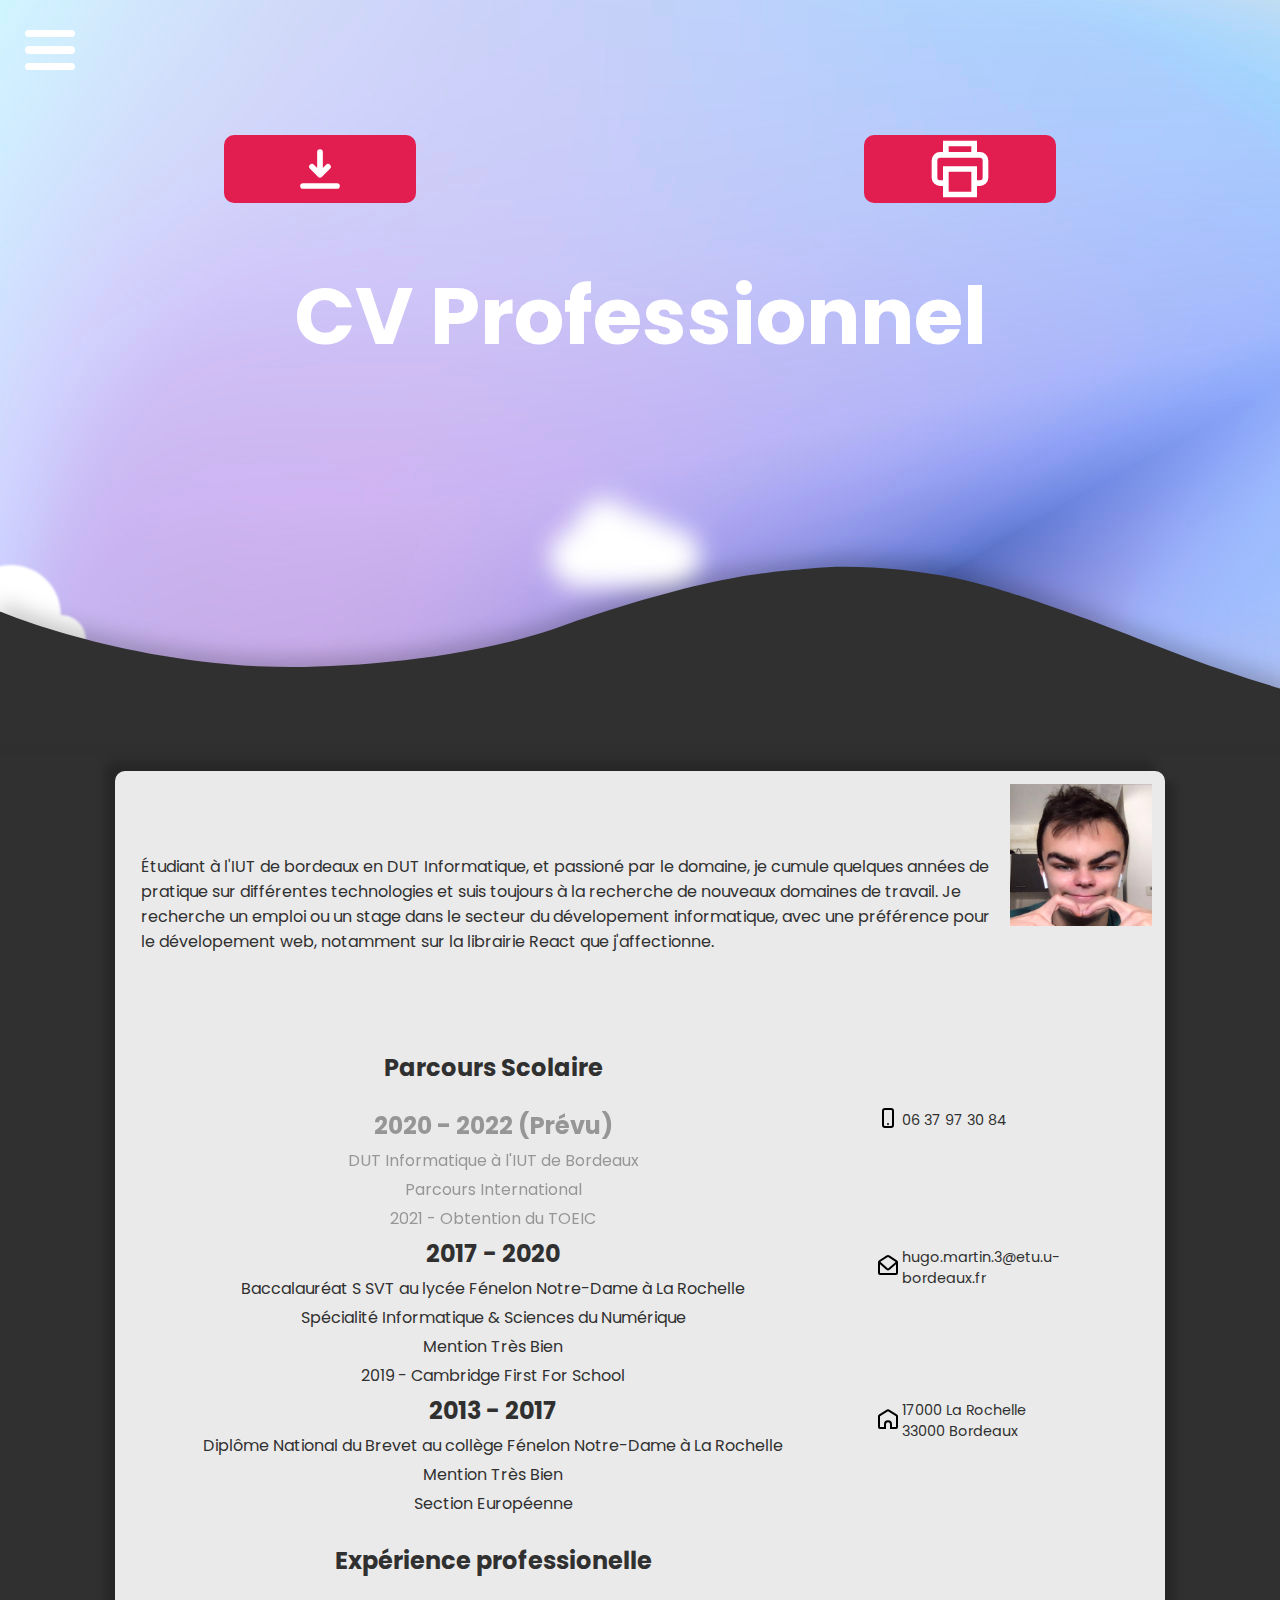
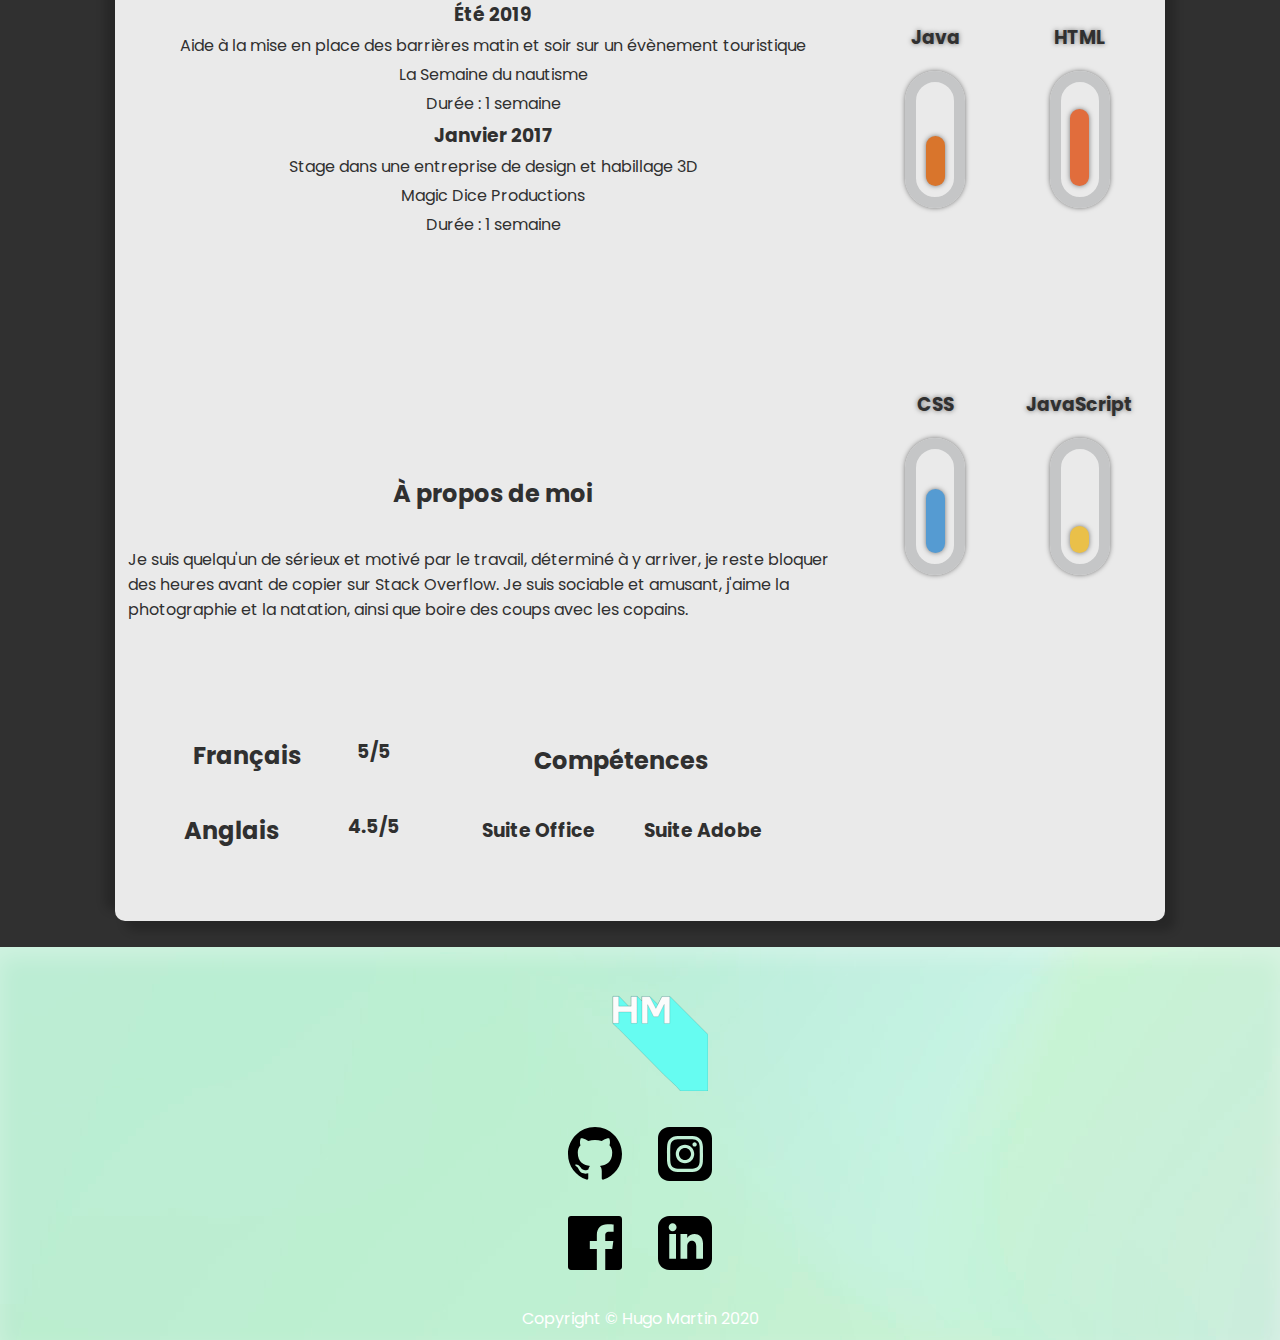
==== commit 555d0d2b: "finished" ====
--- a/cv.html
+++ b/cv.html
@@ -155,15 +155,32 @@
         
         
         </div>
-        
-        <div id="CV-autres"></div>
+
+        
+        <div id="CV-autres">
+          <article id="a-propos">
+            <h2>À propos de moi</h2>
+            <p>Je suis quelqu'un de sérieux et motivé par le travail, déterminé à y arriver, je reste bloquer des heures avant de copier sur Stack Overflow. Je suis sociable et amusant, j'aime la photographie et la natation, ainsi que boire des coups avec les copains.</p>
+          </article>
+          <article class="autres" id="autres-langues">
+            <h2>Français</h2>
+            <h3>5/5</h3>
+            <h2>Anglais</h2>
+            <h3>4.5/5</h3>
+          </article>
+          <article class="autres" id="autres-competences">
+            <h2>Compétences</h2>
+            <h3>Suite Office</h3>
+            <h3>Suite Adobe</h3>
+          </article>
+        </div>
       </section>
     </div>
       
     <footer>
       <img src="img/LOGO.svg" alt="Logo" id="footer-logo">
       <section id="social-icons">
-        <a href="" class="sliding-icon" id="github-icon-footer">
+        <a href="https://github.com/Hugo-M33" class="sliding-icon" id="github-icon-footer">
           <div class="transparent-social">
             <img src="img/github.svg" alt="">
           </div>
@@ -171,7 +188,7 @@
             <img src="img/github.svg" alt="">
           </div>
         </a>
-        <a href="" class="sliding-icon" id="instagram-icon-footer">
+        <a href="http://instagram.com/hugo.martin.dlz" class="sliding-icon" id="instagram-icon-footer">
           <div class="transparent-social">
             <img src="img/instagram.svg" alt="">
           </div>
--- a/style.css
+++ b/style.css
@@ -392,14 +392,22 @@
 #CV-container {
 display:grid;
 grid-template-columns:repeat(7,1fr);
-grid-template-rows:repeat(10,1fr);
+grid-template-rows:repeat(7,1fr);
 width:80vw;
 margin:auto;
 padding:1%;
 border-radius:10px;
 gap:5px 5px;
 box-shadow:10px 10px 10px rgba(0,0,0,0.2),-10px -10px 10px rgba(0,0,0,0.2);
-grid-template-areas:"bio bio bio bio bio bio pic" "edu edu edu edu edu at at" "edu edu edu edu edu at at" "exp exp exp exp exp comp comp" "exp exp exp exp exp comp comp" "exp exp exp exp exp comp comp" "exp exp exp exp exp comp comp" "exp exp exp exp exp . ." "etc etc etc etc etc etc etc" "etc etc etc etc etc etc etc";
+grid-template-areas:"bio bio bio bio bio bio pic"
+ "edu edu edu edu edu at at"
+  "edu edu edu edu edu at at"
+   "exp exp exp exp exp comp comp"
+    "exp exp exp exp exp comp comp"
+     "etc etc etc etc etc comp comp"
+      "etc etc etc etc etc . ."
+         "etc etc etc etc etc . ."
+        /* "etc etc etc etc etc etc etc"*/;
 background:rgba(255,255,255,0.9);
 }
 
@@ -524,6 +532,9 @@
 
 #CV-autres {
 grid-area:etc;
+display: flex;
+flex-flow: row wrap;
+align-items: center;
 }
 
 [class^="icon"] {
@@ -922,6 +933,33 @@
 margin:1vh;
 }
 
+#a-propos {
+    display: flex;
+    flex-direction: column ;
+    align-items: center;
+}
+
+.autres {
+    width: 45%;
+    display: flex;
+    flex-flow: row wrap;
+    justify-content: center;
+}
+
+#autres-langues h2{
+    width: 50%;
+}
+
+#autres-competences h2 {
+    width: 100%;
+    text-align: center;
+}
+
+#autres-competences h3 {
+    width: 50%;
+    text-align: center;
+}
+
 @media screen and (max-width: 800px) {
 :root {
 font-size:1.5vh;
@@ -946,14 +984,49 @@
 }
 
 #questionnaire p,#courriel p {
+font-size:1.85rem;
+}
+
+#synthese .big-subtitle,.synth-separateur-sections {
+font-size:2.3rem;
+}
+
+#synthese p {
 font-size:1.5rem;
 }
 
-#synthese .big-subtitle,.synth-separateur-sections {
-font-size:2rem;
-}
-
-#synthese p {
-font-size:1rem;
-}
+footer {
+    flex-direction: row;
+    justify-content: space-around;
+}
+
+footer p {
+    order: 2;
+}
+
+footer #social-icons {
+    order: 3;
+}
+
+
+}
+
+@media print {
+    header, .btn, .vague, footer {
+        display: none;
+    }
+
+    #CV-wrapper {
+        background-color: unset;
+        margin: 0;
+        position: fixed;
+        top: 0;
+        left: 0;
+        padding: 0;
+    }
+
+    #CV-Container {
+        width: 100vw;
+    }
+
 }